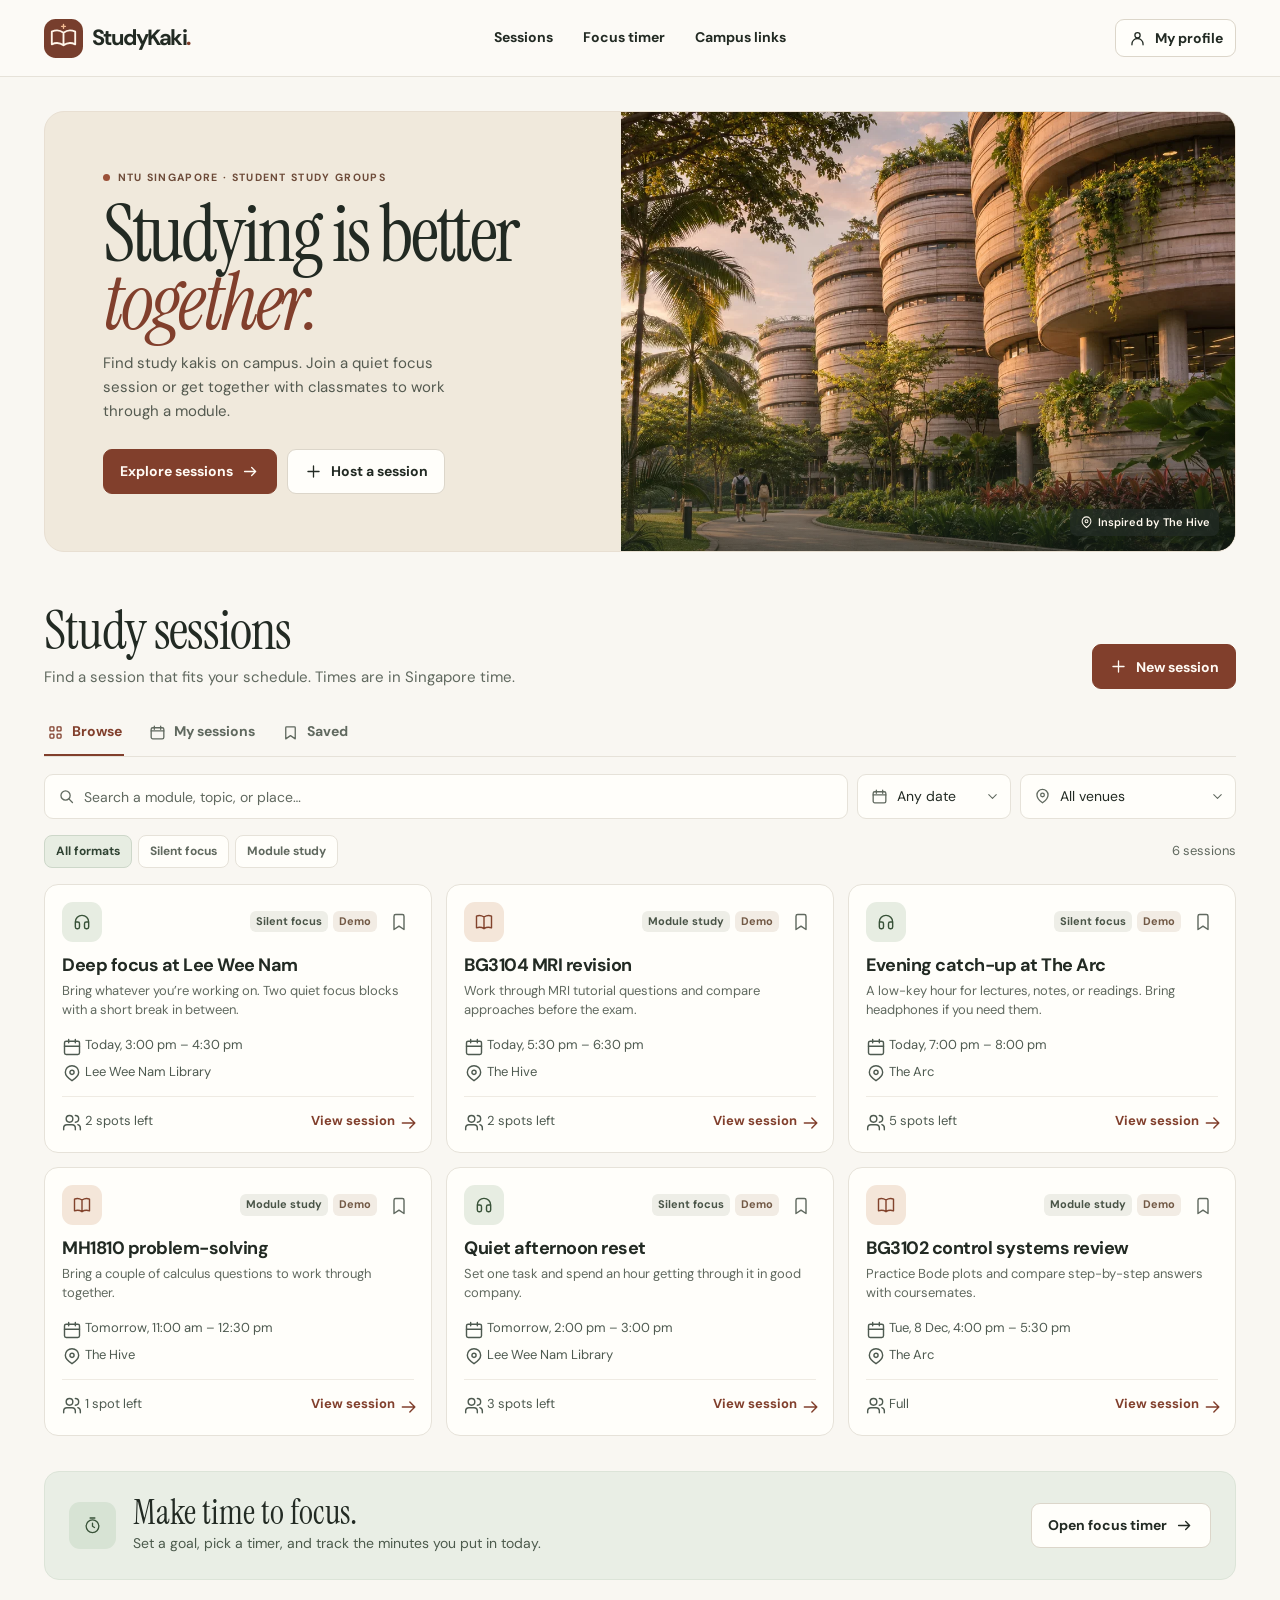
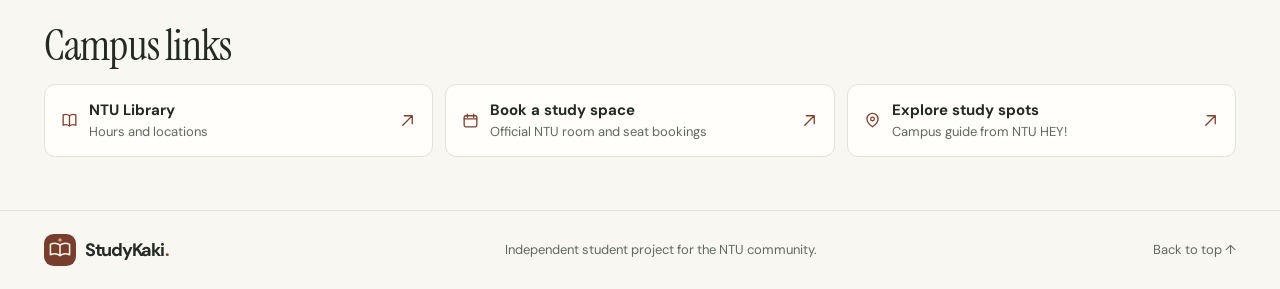
==== index.html @ dbd33cda "Build StudyKaki campus study planner" ====
<!doctype html>
<html lang="en">
<head>
  <meta charset="utf-8">
  <meta name="viewport" content="width=device-width, initial-scale=1">
  <meta name="description" content="Find your next study session at NTU. Browse campus meetups, plan a study group, or start a focus timer.">
  <meta name="theme-color" content="#f9f7f2">
  <title>StudyKaki — Study together at NTU</title>
  <link rel="icon" href="./mark.svg" type="image/svg+xml">
  <link rel="preconnect" href="https://fonts.googleapis.com">
  <link rel="preconnect" href="https://fonts.gstatic.com" crossorigin>
  <link href="https://fonts.googleapis.com/css2?family=DM+Sans:wght@400;500;600;700&family=Instrument+Serif:ital@0;1&display=swap" rel="stylesheet">
  <link rel="stylesheet" href="./style.css">
  <script src="./app.js" defer></script>
  <script src="./focus.js" defer></script>
</head>
<body>
  <svg class="symbols" xmlns="http://www.w3.org/2000/svg" aria-hidden="true">
    <symbol id="i-arrow" viewBox="0 0 24 24"><path d="M4.5 12h14m-5-5 5 5-5 5"/></symbol>
    <symbol id="i-up" viewBox="0 0 24 24"><path d="M6 18 18 6M8 6h10v10"/></symbol>
    <symbol id="i-plus" viewBox="0 0 24 24"><path d="M12 5v14M5 12h14"/></symbol>
    <symbol id="i-user" viewBox="0 0 24 24"><circle cx="12" cy="8" r="3.3"/><path d="M5 20v-1a7 7 0 0 1 14 0v1"/></symbol>
    <symbol id="i-clock" viewBox="0 0 24 24"><circle cx="12" cy="13" r="8"/><path d="M12 9v4l2.5 1.5M9 2.5h6"/></symbol>
    <symbol id="i-pin" viewBox="0 0 24 24"><path d="M19 10c0 5-7 10-7 10s-7-5-7-10a7 7 0 1 1 14 0Z"/><circle cx="12" cy="10" r="2.3"/></symbol>
    <symbol id="i-search" viewBox="0 0 24 24"><circle cx="10.8" cy="10.8" r="5.8"/><path d="m15 15 4.5 4.5"/></symbol>
    <symbol id="i-calendar" viewBox="0 0 24 24"><rect x="4" y="6" width="16" height="14" rx="2"/><path d="M8 4v4m8-4v4M4 10h16"/></symbol>
    <symbol id="i-bookmark" viewBox="0 0 24 24"><path d="M7 5h10a1 1 0 0 1 1 1v14l-6-4-6 4V6a1 1 0 0 1 1-1Z"/></symbol>
    <symbol id="i-close" viewBox="0 0 24 24"><path d="m6 6 12 12M18 6 6 18"/></symbol>
    <symbol id="i-book" viewBox="0 0 24 24"><path d="M12 6a8 8 0 0 0-8-1v13a8 8 0 0 1 8 1 8 8 0 0 1 8-1V5a8 8 0 0 0-8 1Zm0 0v13"/></symbol>
    <symbol id="i-grid" viewBox="0 0 24 24"><rect x="5" y="5" width="5" height="5" rx="1"/><rect x="14" y="5" width="5" height="5" rx="1"/><rect x="5" y="14" width="5" height="5" rx="1"/><rect x="14" y="14" width="5" height="5" rx="1"/></symbol>
    <symbol id="i-chevron" viewBox="0 0 24 24"><path d="m6 9 6 6 6-6"/></symbol>
  </svg>
  <a class="skip" href="#main">Skip to content</a>
  <header class="topbar">
    <div class="topbar-inner shell">
      <a class="brand" href="#" aria-label="StudyKaki home"><img src="./mark.svg" width="39" height="39" alt=""><span>StudyKaki<span class="brand-dot">.</span></span></a>
      <nav aria-label="Main navigation">
        <a href="#sessions">Sessions</a>
        <button type="button" data-open-focus>Focus timer</button>
        <a href="#campus">Campus links</a>
      </nav>
      <button id="open-profile" class="button button-profile" type="button"><svg class="icon"><use href="#i-user"/></svg><span id="profile-name">My profile</span></button>
    </div>
  </header>
  <main id="main" class="shell">
    <section class="hero" aria-labelledby="hero-title">
      <div class="hero-copy">
        <div class="hero-label"><span></span> NTU SINGAPORE · STUDENT STUDY GROUPS</div>
        <h1 id="hero-title">Studying is better<br><em>together.</em></h1>
        <p>Find study kakis on campus. Join a quiet focus session or get together with classmates to work through a module.</p>
        <div class="hero-actions">
          <a class="button button-primary" href="#sessions">Explore sessions <svg class="icon"><use href="#i-arrow"/></svg></a>
          <button class="button button-secondary" type="button" data-open-create><svg class="icon"><use href="#i-plus"/></svg> Host a session</button>
        </div>
      </div>
      <div class="hero-art" aria-hidden="true">
        <div class="hero-image"></div>
        <span class="photo-label"><svg class="icon"><use href="#i-pin"/></svg> Inspired by The Hive</span>
      </div>
    </section>
    <section class="directory" id="sessions" aria-labelledby="directory-title">
      <div class="section-heading">
        <div><h2 id="directory-title">Study sessions</h2><p>Find a session that fits your schedule. Times are in Singapore time.</p></div>
        <button id="open-create" class="button button-primary" type="button"><svg class="icon"><use href="#i-plus"/></svg> New session</button>
      </div>
      <div class="view-tabs" aria-label="Session lists">
        <button type="button" class="active" data-view="browse" aria-pressed="true"><svg class="icon"><use href="#i-grid"/></svg> Browse</button>
        <button type="button" data-view="mine" aria-pressed="false"><svg class="icon"><use href="#i-calendar"/></svg> My sessions</button>
        <button type="button" data-view="saved" aria-pressed="false"><svg class="icon"><use href="#i-bookmark"/></svg> Saved</button>
      </div>
      <div class="filters">
        <label class="search-field"><svg class="icon"><use href="#i-search"/></svg><span class="sr-only">Search sessions</span><input id="search" type="search" placeholder="Search a module, topic, or place…"></label>
        <label class="select-filter"><svg class="icon"><use href="#i-calendar"/></svg><span class="sr-only">Filter by date</span><select id="day-filter"><option value="all">Any date</option><option value="today">Today</option><option value="tomorrow">Tomorrow</option><option value="week">Next 7 days</option></select><svg class="icon chevron"><use href="#i-chevron"/></svg></label>
        <label class="select-filter"><svg class="icon"><use href="#i-pin"/></svg><span class="sr-only">Filter by venue</span><select id="venue-filter"><option value="all">All venues</option><option>Lee Wee Nam Library</option><option>The Hive</option><option>The Arc</option></select><svg class="icon chevron"><use href="#i-chevron"/></svg></label>
      </div>
      <div class="mode-row">
        <div class="mode-buttons" aria-label="Study format">
          <button type="button" class="active" data-mode="all" aria-pressed="true">All formats</button>
          <button type="button" data-mode="silent" aria-pressed="false">Silent focus</button>
          <button type="button" data-mode="module" aria-pressed="false">Module study</button>
        </div>
        <p id="result-count" aria-live="polite"></p>
      </div>
      <div id="session-grid" class="session-grid"></div>
      <noscript><p>Enable JavaScript to browse and create sessions.</p></noscript>
    </section>
    <section class="focus-banner" aria-labelledby="focus-heading">
      <div class="feature-icon"><svg class="icon"><use href="#i-clock"/></svg></div>
      <div><h2 id="focus-heading">Make time to focus.</h2><p>Set a goal, pick a timer, and track the minutes you put in today.</p></div>
      <button class="button button-secondary" type="button" data-open-focus>Open focus timer <svg class="icon"><use href="#i-arrow"/></svg></button>
    </section>
    <section class="campus" id="campus" aria-labelledby="campus-title">
      <h2 id="campus-title">Campus links</h2>
      <div class="campus-grid">
        <a href="https://www.ntu.edu.sg/education/libraries" target="_blank" rel="noopener"><svg class="icon"><use href="#i-book"/></svg><span><strong>NTU Library</strong><small>Hours and locations</small></span><svg class="icon"><use href="#i-up"/></svg></a>
        <a href="https://libfaq.ntu.edu.sg/faq/267267" target="_blank" rel="noopener"><svg class="icon"><use href="#i-calendar"/></svg><span><strong>Book a study space</strong><small>Official NTU room and seat bookings</small></span><svg class="icon"><use href="#i-up"/></svg></a>
        <a href="https://www.ntu.edu.sg/hey/search-stories/detail/6-study-nooks-you%27ll-love-%28freshmen--take-note%29" target="_blank" rel="noopener"><svg class="icon"><use href="#i-pin"/></svg><span><strong>Explore study spots</strong><small>Campus guide from NTU HEY!</small></span><svg class="icon"><use href="#i-up"/></svg></a>
      </div>
    </section>
  </main>
  <footer class="footer">
    <div class="shell footer-inner"><a class="brand" href="#"><img src="./mark.svg" width="32" height="32" alt="">StudyKaki<span class="brand-dot">.</span></a><p>Independent student project for the NTU community.</p><a href="#main">Back to top ↑</a></div>
  </footer>
  <dialog id="create-dialog" aria-labelledby="create-title">
    <div class="dialog-inner">
      <div class="dialog-head"><h2 id="create-title">Host a study session</h2><button type="button" data-close-dialog class="icon-button" aria-label="Close"><svg class="icon"><use href="#i-close"/></svg></button></div>
      <p class="dialog-intro">Pick a time and place, then share the session link with your study kakis.</p>
      <form id="create-form" class="form-grid">
        <label class="full">Session title<input name="title" maxlength="72" required autofocus placeholder="e.g. BG3104 MRI revision"></label>
        <label>Study format<select name="mode"><option value="silent">Silent focus</option><option value="module">Module study</option></select></label>
        <label>Module code <small>(optional)</small><input name="module" maxlength="24" placeholder="e.g. BG3104"></label>
        <label class="full">Venue<input name="venue" list="ntu-venues" maxlength="80" required placeholder="e.g. The Hive"><datalist id="ntu-venues"><option value="Lee Wee Nam Library"><option value="The Hive"><option value="The Arc"></datalist></label>
        <label>Date (SGT)<input type="date" name="date" required></label>
        <label>Start time (SGT)<input type="time" name="time" required></label>
        <label>Duration<select name="duration"><option value="25">25 min</option><option value="50">50 min</option><option value="60" selected>1 hr</option><option value="75">75 min</option><option value="90">1 hr 30 min</option><option value="120">2 hr</option></select></label>
        <label>Group size, including host<input name="capacity" type="number" min="2" max="30" value="4" required></label>
        <label class="full">Session notes <small>(optional)</small><textarea name="notes" rows="3" maxlength="360" placeholder="What are you working on? Where should people meet?"></textarea></label>
        <p class="form-help full">Anyone with your link can read the session details and notes. Your profile stays on this browser.</p>
        <p id="create-error" class="form-error full" role="alert" hidden></p>
        <div class="form-actions full"><button class="button button-secondary" type="button" data-close-dialog>Cancel</button><button class="button button-primary" type="submit">Create session <svg class="icon"><use href="#i-arrow"/></svg></button></div>
      </form>
    </div>
  </dialog>
  <dialog id="detail-dialog" aria-labelledby="detail-title">
    <div class="dialog-inner detail-inner"><button type="button" data-close-dialog class="icon-button detail-close" aria-label="Close"><svg class="icon"><use href="#i-close"/></svg></button><div id="detail-content"></div></div>
  </dialog>
  <dialog id="profile-dialog" aria-labelledby="profile-title">
    <div class="dialog-inner">
      <div class="dialog-head"><h2 id="profile-title">My profile</h2><button type="button" data-close-dialog class="icon-button" aria-label="Close"><svg class="icon"><use href="#i-close"/></svg></button></div>
      <p class="dialog-intro">Your profile is saved in this browser.</p>
      <form id="profile-form" class="form-grid">
        <label class="full">Name<input name="name" maxlength="60" required autocomplete="name" placeholder="Your name" autofocus></label>
        <label class="full">School or major<input name="school" maxlength="90" required placeholder="e.g. Biomedical Engineering"></label>
        <label>Year<select name="year" required><option value="">Select year</option><option value="1">Year 1</option><option value="2">Year 2</option><option value="3">Year 3</option><option value="4">Year 4</option><option value="5+">Year 5+</option><option value="postgraduate">Postgraduate</option><option value="exchange">Exchange</option></select></label>
        <label>Nickname <small>(optional)</small><input name="nickname" maxlength="32" placeholder="What friends call you"></label>
        <div class="form-actions full"><button class="button button-secondary" type="button" data-close-dialog>Cancel</button><button class="button button-primary" type="submit">Save profile</button></div>
      </form>
    </div>
  </dialog>
  <dialog id="focus-dialog" aria-labelledby="focus-title">
    <div class="dialog-inner">
      <div class="dialog-head"><h2 id="focus-title">Focus timer</h2><button type="button" data-close-dialog class="icon-button" aria-label="Close"><svg class="icon"><use href="#i-close"/></svg></button></div>
      <div class="timer-modes" aria-label="Timer mode"><button type="button" data-timer-mode="focus" aria-pressed="true">Focus</button><button type="button" data-timer-mode="break" aria-pressed="false">5-min break</button></div>
      <div id="timer-display" class="timer-display" role="timer" aria-label="Time remaining">25:00</div>
      <div class="timer-presets" aria-label="Focus duration"><button type="button" data-focus-minutes="25" aria-pressed="true">25m</button><button type="button" data-focus-minutes="50" aria-pressed="false">50m</button><button type="button" data-focus-minutes="75" aria-pressed="false">75m</button></div>
      <label class="goal-label">What will you work on?<input id="focus-goal" maxlength="140" placeholder="e.g. Finish the Week 8 tutorial"></label>
      <div class="timer-actions"><button class="button button-primary" id="timer-toggle" type="button">Start</button><button class="button button-secondary" id="timer-reset" type="button">Reset</button></div>
      <p id="focus-summary" class="focus-summary"></p><p id="timer-status" class="sr-only" role="status"></p>
      <div class="focus-tasks">
        <h3>Study checklist</h3>
        <form id="focus-task-form">
          <label class="sr-only" for="focus-task-input">New study task</label>
          <input id="focus-task-input" maxlength="100" placeholder="Add a task" required>
          <button class="button button-secondary" type="submit">Add task</button>
        </form>
        <ul id="focus-task-list" aria-label="Study checklist"></ul>
      </div>
    </div>
  </dialog>
  <div id="app-toast" class="toast" role="status" hidden></div>
</body>
</html>
---- style.css ----
:root {
  color-scheme: light;
  --paper: #f9f7f2;
  --white: #fffefa;
  --ink: #222a23;
  --muted: #60695f;
  --line: #e6e2d9;
  --rust: #813f2c;
  --rust-hover: #683122;
  --sage: #e7ede2;
  --serif: "Instrument Serif", Georgia, serif;
  --sans: "DM Sans", system-ui, sans-serif;
}
* { box-sizing: border-box; }
html { scroll-behavior: smooth; }
body { margin: 0; background: var(--paper); color: var(--ink); font: 15px/1.55 var(--sans); }
a { color: inherit; text-decoration: none; }
button, input, select, textarea { font: inherit; color: inherit; }
button { cursor: pointer; }
button:disabled { cursor: default; opacity: .55; }
button, a, input, textarea, select { -webkit-tap-highlight-color: transparent; }
:focus-visible { outline: 2px solid var(--rust); outline-offset: 4px; }
button { border: 0; background: none; }
h1, h2, h3, p { margin: 0; }
[hidden] { display: none !important; }
.symbols { position: absolute; width: 0; height: 0; overflow: hidden; }
.icon { width: 19px; height: 19px; flex: none; fill: none; stroke: currentColor; stroke-width: 1.65; stroke-linecap: round; stroke-linejoin: round; vertical-align: middle; }
.sr-only, .skip:not(:focus) { position: absolute; width: 1px; height: 1px; overflow: hidden; clip-path: inset(50%); white-space: nowrap; }
.skip:focus { position: fixed; top: 8px; left: 8px; z-index: 5; padding: 12px; background: white; }
.shell { width: min(1192px, calc(100% - 88px)); margin-inline: auto; }
.topbar { border-bottom: 1px solid var(--line); background: #fcfaf6; }
.topbar-inner { display: grid; grid-template-columns: 1fr auto 1fr; align-items: center; min-height: 76px; gap: 28px; }
.brand { display: inline-flex; align-items: center; gap: 9px; justify-self: start; font-weight: 700; font-size: 22px; line-height: 1; letter-spacing: -.07em; white-space: nowrap; }
.brand img { display: block; }
.brand-dot { color: var(--rust); }
.topbar nav { display: flex; align-items: center; gap: 30px; font-size: 14px; font-weight: 700; }
.topbar nav button { padding: 0; }
.topbar nav a:hover, .topbar nav button:hover, .footer a:hover { color: var(--rust); }
.button { min-height: 45px; display: inline-flex; align-items: center; justify-content: center; gap: 8px; padding: 10px 16px; border: 1px solid transparent; border-radius: 9px; font-size: 14px; line-height: 1.2; font-weight: 700; transition: background .18s, color .18s, border-color .18s; }
.button-primary { background: var(--rust); color: #fffaf4; border-color: var(--rust); }
.button-primary:hover:not(:disabled) { background: var(--rust-hover); border-color: var(--rust-hover); }
.button-secondary, .button-profile { background: var(--white); border-color: #dcd6ca; }
.button-secondary:hover, .button-profile:hover { background: #f1ebe0; border-color: #c9bcab; }
.button-profile { justify-self: end; min-height: 38px; min-width: 0; max-width: 100%; padding: 8px 12px; }
.button-profile span { overflow: hidden; text-overflow: ellipsis; white-space: nowrap; }
.hero { display: grid; grid-template-columns: 1fr 1.067fr; min-height: 417px; margin-top: 34px; border: 1px solid #e8dfd2; border-radius: 20px; overflow: hidden; background: #f0e9dc; }
.hero-copy { padding: clamp(30px, 4.5vw, 64px); display: flex; justify-content: center; align-items: flex-start; flex-direction: column; }
.hero-label { display: inline-flex; align-items: center; gap: 8px; color: #6d4b39; font-weight: 700; font-size: 10.5px; letter-spacing: .125em; }
.hero-label span { width: 7px; height: 7px; border-radius: 50%; background: #9b5138; }
.hero h1 { margin: 14px 0 14px; font: 400 clamp(56px, 6.15vw, 96px)/.87 var(--serif); letter-spacing: -.035em; }
.hero h1 em { color: var(--rust); font-weight: 400; }
.hero p { max-width: 355px; color: #545a50; font-size: 15px; line-height: 1.6; }
.hero-actions { display: flex; flex-wrap: wrap; gap: 10px; margin-top: 26px; }
.hero-art { position: relative; min-width: 0; isolation: isolate; background: #777662; }
.hero-image { position: absolute; inset: 0; background: url("./hive.webp") center 55% / cover no-repeat; }
.hero-art::after { content: ""; position: absolute; inset: 60% 0 0; background: linear-gradient(transparent, #192a2180); z-index: 0; }
.photo-label { display: flex; align-items: center; gap: 4px; position: absolute; right: 16px; bottom: 15px; z-index: 1; border-radius: 7px; background: #222b24c9; color: #fff9ef; padding: 5px 9px; font-size: 11px; font-weight: 600; }
.photo-label .icon { width: 15px; height: 15px; }
.directory { padding-top: 53px; scroll-margin-top: 18px; }
.section-heading { display: flex; justify-content: space-between; align-items: end; gap: 18px; margin-bottom: 24px; }
.section-heading h2, .campus > h2 { font: 400 clamp(37px, 4.2vw, 58px)/1 var(--serif); letter-spacing: -.02em; }
.section-heading p { color: var(--muted); margin-top: 7px; }
.view-tabs { display: flex; gap: 22px; border-bottom: 1px solid var(--line); margin-bottom: 17px; }
.view-tabs button { display: flex; align-items: center; gap: 7px; padding: 8px 2px 11px; border-bottom: 2px solid transparent; color: var(--muted); font-size: 14px; font-weight: 700; }
.view-tabs button[aria-pressed="true"] { color: var(--rust); border-bottom-color: var(--rust); }
.filters { display: grid; grid-template-columns: 1fr auto auto; gap: 9px; }
.search-field, .select-filter { display: flex; align-items: center; position: relative; gap: 8px; min-width: 0; min-height: 45px; padding: 0 12px; border: 1px solid var(--line); border-radius: 9px; background: var(--white); color: var(--muted); }
.search-field:focus-within, .select-filter:focus-within { outline: 2px solid var(--rust); outline-offset: 2px; }
.search-field input, .select-filter select { min-width: 0; width: 100%; height: 43px; padding: 0; border: 0; background: none; appearance: none; color: var(--ink); font-size: 14px; outline: 0; }
.search-field input::placeholder { color: var(--muted); opacity: 1; }
.select-filter select { cursor: pointer; padding-right: 24px; }
.select-filter .chevron { position: absolute; right: 10px; pointer-events: none; width: 15px; }
.mode-row { display: flex; align-items: center; justify-content: space-between; gap: 15px; margin: 16px 0; }
.mode-buttons { display: flex; flex-wrap: wrap; gap: 6px; }
.mode-buttons button, .timer-presets button, .timer-modes button { padding: 6px 11px; border: 1px solid var(--line); border-radius: 8px; font-weight: 700; font-size: 12px; color: var(--muted); background: var(--white); }
.mode-buttons button[aria-pressed="true"], .timer-modes button[aria-pressed="true"], .timer-presets button[aria-pressed="true"] { background: var(--sage); border-color: #cdd7c9; color: #304333; }
#result-count { color: var(--muted); font-size: 13px; white-space: nowrap; }
.session-grid { display: grid; grid-template-columns: repeat(3, minmax(0, 1fr)); gap: 14px; }
.study-card { min-width: 0; display: flex; flex-direction: column; background: var(--white); border: 1px solid var(--line); border-radius: 14px; padding: 17px; transition: transform .18s, box-shadow .18s, border-color .18s; }
.study-card:hover { transform: translateY(-2px); border-color: #d4c8ba; box-shadow: 0 8px 26px #3027150b; }
.card-top, .card-badges, .card-footer, .card-capacity, .card-meta-row, .card-open { display: flex; align-items: center; }
.card-top, .card-footer { justify-content: space-between; gap: 8px; }
.card-icon, .feature-icon { width: 40px; height: 40px; border-radius: 11px; display: grid; place-items: center; flex: none; background: var(--sage); color: #385238; }
svg.card-icon { padding: 10px; }
.study-card[data-mode="module"] .card-icon { background: #f4e6d9; color: #82432c; }
.card-badges { gap: 5px; flex-wrap: wrap; justify-content: flex-end; }
.card-mode, .card-demo, .detail-kicker { font-size: 11px; line-height: 1.2; font-weight: 700; border-radius: 6px; padding: 4px 6px; background: #eeeee7; color: #495447; }
.card-demo { background: #f2ece4; color: #725945; }
.icon-button, .card-save, .card-share { display: inline-grid; place-items: center; padding: 0; width: 32px; height: 32px; flex: none; border-radius: 8px; color: var(--muted); }
.icon-button:hover, .card-save:hover, .card-share:hover { background: #f0ece3; color: var(--rust); }
.card-save[aria-pressed="true"] { color: var(--rust); background: #f4e8dd; }
.card-save[aria-pressed="true"] svg { fill: #d5a786; }
.card-title { margin: 12px 0 4px; font-size: 18px; font-weight: 700; letter-spacing: -.027em; overflow-wrap: anywhere; line-height: 1.27; }
.card-description { display: -webkit-box; -webkit-line-clamp: 2; -webkit-box-orient: vertical; overflow: hidden; min-height: 42px; color: var(--muted); font-size: 13px; line-height: 1.5; overflow-wrap: anywhere; }
.card-meta { display: grid; gap: 7px; margin: 12px 0 14px; }
.card-meta-row, .card-capacity { gap: 7px; font-size: 13px; color: #4e5a50; overflow-wrap: anywhere; }
.card-meta-row .icon, .card-capacity .icon { height: 16px; width: 16px; }
.card-footer { margin-top: auto; padding-top: 10px; border-top: 1px solid #efebe3; }
.card-open { gap: 4px; padding: 4px 0; white-space: nowrap; font-size: 13px; font-weight: 700; color: var(--rust); }
.card-open .icon { height: 15px; width: 15px; }
.card-open:hover { text-decoration: underline; }
.session-grid > :only-child:not(.study-card) { grid-column: 1 / -1; padding: 32px 20px; text-align: center; border: 1px dashed #d8cfc2; border-radius: 12px; color: var(--muted); }
.focus-banner { display: flex; align-items: center; gap: 17px; margin: 35px 0 44px; padding: 24px; border: 1px solid #dce4d8; border-radius: 15px; background: #e9eee5; }
.focus-banner p { color: #4c5a4c; font-size: 14px; }
.focus-banner h2 { margin-bottom: 3px; font: 400 34px/1 var(--serif); }
.focus-banner .feature-icon { width: 47px; height: 47px; background: #d7e3d4; }
.focus-banner > button { margin-left: auto; }
.campus { padding-bottom: 53px; scroll-margin-top: 22px; }
.campus > h2 { margin-bottom: 17px; font-size: 43px; }
.campus-grid { display: grid; grid-template-columns: repeat(3, minmax(0, 1fr)); gap: 12px; }
.campus-grid a { display: flex; align-items: center; gap: 10px; padding: 14px 15px; background: var(--white); border: 1px solid var(--line); border-radius: 11px; }
.campus-grid a:hover { background: #f1ebe0; }
.campus-grid span { flex: 1; }
.campus-grid strong, .campus-grid small { display: block; }
.campus-grid small, .footer { color: var(--muted); font-size: 13px; }
.campus-grid .icon { color: var(--rust); }
.footer { border-top: 1px solid var(--line); }
.footer-inner { min-height: 78px; display: flex; justify-content: space-between; align-items: center; gap: 18px; }
.footer .brand { color: var(--ink); font-size: 18px; }
.footer .brand-dot { margin-left: -8px; }
dialog { width: min(540px, calc(100% - 28px)); max-height: min(90dvh, 840px); margin: auto; padding: 0; border: 1px solid #d8cfc2; border-radius: 16px; background: var(--white); color: var(--ink); box-shadow: 0 20px 80px #23150d38; overscroll-behavior: contain; }
dialog::backdrop { background: #242b256f; backdrop-filter: blur(3px); }
.dialog-inner { position: relative; padding: 24px; }
.dialog-head { display: flex; align-items: center; justify-content: space-between; gap: 10px; }
.dialog-head h2, .detail-header h2 { font: 400 41px/.98 var(--serif); letter-spacing: -.02em; }
.dialog-intro, .detail-description { margin: 9px 0 17px; color: var(--muted); }
.form-grid { display: grid; grid-template-columns: 1fr 1fr; gap: 12px; }
.form-grid .full { grid-column: 1 / -1; }
.form-grid label, .goal-label { min-width: 0; display: block; color: var(--ink); font-weight: 700; font-size: 13px; }
.form-grid label small { color: var(--muted); font-weight: 500; }
.form-grid input, .form-grid select, .form-grid textarea, .goal-label input { display: block; width: 100%; min-width: 0; min-height: 41px; margin-top: 4px; padding: 8px 10px; border: 1px solid #d9d3c8; border-radius: 7px; background: #fff; color: var(--ink); font-size: 14px; font-weight: 500; }
.form-grid textarea { resize: vertical; }
.form-help, .form-error, .detail-note, .focus-summary { color: var(--muted); font-size: 13px; }
.form-error { color: #a23327; }
.form-actions, .detail-actions, .timer-actions { display: flex; gap: 8px; flex-wrap: wrap; justify-content: flex-end; margin-top: 5px; }
.detail-close { position: absolute; top: 17px; right: 17px; }
.detail-header { padding-right: 25px; }
.detail-kicker { display: inline-block; margin-bottom: 10px; }
.detail-header h2, .detail-description, .detail-meta dd { overflow-wrap: anywhere; }
.detail-meta { display: grid; grid-template-columns: auto 1fr; gap: 7px 15px; padding: 13px 0; margin: 8px 0; border-block: 1px solid var(--line); font-size: 14px; }
.detail-meta-row { display: contents; }
.detail-meta dt { font-weight: 700; }
.detail-meta dd { margin: 0; color: var(--muted); }
.detail-note { margin: 12px 0; }
.detail-actions { margin-top: 16px; }
.timer-modes, .timer-presets { display: flex; justify-content: center; gap: 8px; margin-top: 16px; }
.timer-display { text-align: center; color: var(--rust); font: 400 clamp(58px, 11vw, 103px)/1.07 var(--serif); font-variant-numeric: tabular-nums; margin-top: 12px; }
.timer-presets { margin: 1px 0 17px; }
.timer-actions { justify-content: center; margin-top: 14px; }
.timer-actions button { min-width: 94px; }
.focus-summary { text-align: center; margin-top: 14px; }
.focus-tasks { border-top: 1px solid var(--line); margin-top: 16px; padding-top: 13px; }
.focus-tasks h3 { font-size: 14px; }
#focus-task-form { display: flex; gap: 8px; margin-top: 7px; }
#focus-task-input { flex: 1; min-width: 0; border: 1px solid #d9d3c8; border-radius: 7px; padding: 7px 9px; font-size: 14px; }
#focus-task-form button { min-height: 38px; }
#focus-task-list { list-style: none; margin: 8px 0 0; padding: 0; }
#focus-task-list:empty { display: none; }
#focus-task-list li { display: flex; justify-content: space-between; align-items: center; gap: 10px; padding: 6px 0; border-bottom: 1px solid var(--line); }
#focus-task-list label { display: flex; align-items: baseline; gap: 7px; overflow-wrap: anywhere; }
#focus-task-list input:checked + span { text-decoration: line-through; color: var(--muted); }
#focus-task-list button { flex: none; color: var(--rust); text-decoration: underline; font-size: 12px; padding: 5px; }
.toast { position: fixed; right: 18px; bottom: 18px; z-index: 3; max-width: min(420px, calc(100% - 36px)); padding: 11px 16px; border-radius: 9px; background: #273a2c; color: white; font-size: 14px; box-shadow: 0 5px 14px #0002; }
@media (max-width: 1010px) {
  .shell { width: calc(100% - 56px); }
  .hero { min-height: 375px; }
  .hero-copy { padding: 32px; }
}
@media (max-width: 820px) {
  .session-grid { grid-template-columns: repeat(2, minmax(0, 1fr)); }
  .topbar nav { gap: 15px; }
  .hero h1 { font-size: clamp(53px, 8vw, 76px); }
  .campus-grid { grid-template-columns: 1fr; }
}
@media (max-width: 610px) {
  .shell { width: calc(100% - 28px); }
  .topbar-inner { grid-template-columns: 1fr auto; min-height: 64px; gap: 4px 10px; padding: 8px 0; }
  .topbar nav { grid-row: 2; grid-column: 1 / -1; justify-content: center; align-items: center; gap: 22px; padding: 6px 0 2px; font-size: 13px; }
  .button-profile { grid-row: 1; grid-column: 2; max-width: min(42vw, 180px); }
  .hero { grid-template-columns: 1fr; margin-top: 18px; }
  .hero-copy { padding: 29px 21px; }
  .hero h1 { font-size: clamp(50px, 11.5vw, 72px); }
  .hero-art { min-height: 220px; }
  .hero-actions .button { padding-inline: 11px; font-size: 13px; }
  .directory { padding-top: 31px; }
  .section-heading { align-items: start; margin-bottom: 15px; gap: 10px; }
  .section-heading .button { flex: none; min-height: 39px; padding: 8px 9px; font-size: 12px; }
  .section-heading p { font-size: 13px; }
  .filters { grid-template-columns: 1fr 1fr; }
  .search-field { grid-column: 1 / -1; }
  .mode-row { gap: 5px; margin: 12px 0; }
  .mode-buttons { gap: 4px; }
  .mode-buttons button { padding-inline: 6px; font-size: 11.5px; }
  #result-count { font-size: 11.5px; }
  .session-grid { grid-template-columns: minmax(0, 1fr); gap: 9px; }
  .focus-banner { display: grid; grid-template-columns: auto 1fr; gap: 10px; padding: 15px; }
  .focus-banner > button { grid-column: 2; margin: 0; justify-self: start; }
  .footer-inner { padding: 15px 0; flex-wrap: wrap; gap: 10px; }
  .footer-inner p { order: 3; width: 100%; }
  .dialog-inner { padding: 17px; }
}
@media (prefers-reduced-motion: reduce) {
  *, *::before, *::after { scroll-behavior: auto !important; transition: none !important; }
}
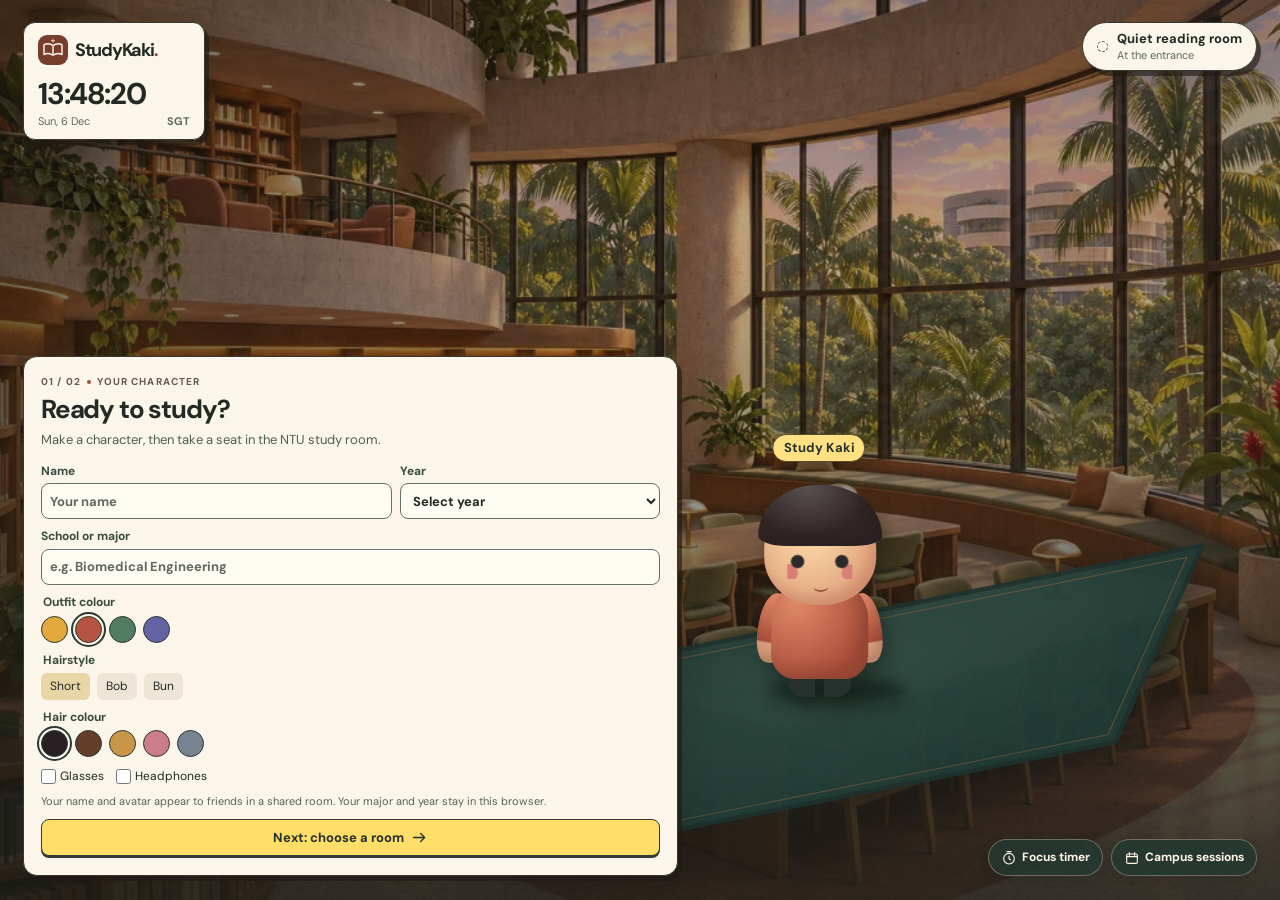
==== commit c41cc93c: "Open StudyKaki directly in the virtual NTU study room" ====
--- a/index.html
+++ b/index.html
@@ -3,18 +3,21 @@
 <head>
   <meta charset="utf-8">
   <meta name="viewport" content="width=device-width, initial-scale=1">
-  <meta name="description" content="Find your next study session at NTU. Browse campus meetups, plan a study group, or start a focus timer.">
-  <meta name="theme-color" content="#f9f7f2">
-  <title>StudyKaki — Study together at NTU</title>
+  <meta name="description" content="An online reading room for NTU students. Choose a character, take a seat, and study alongside friends.">
+  <meta name="theme-color" content="#263a32">
+  <title>StudyKaki · NTU Study Room</title>
   <link rel="icon" href="./mark.svg" type="image/svg+xml">
   <link rel="preconnect" href="https://fonts.googleapis.com">
   <link rel="preconnect" href="https://fonts.gstatic.com" crossorigin>
   <link href="https://fonts.googleapis.com/css2?family=DM+Sans:wght@400;500;600;700&family=Instrument+Serif:ital@0;1&display=swap" rel="stylesheet">
   <link rel="stylesheet" href="./style.css">
-  <script src="./app.js" defer></script>
+  <link rel="stylesheet" href="./scene.css">
+  <script src="./room-connect.js" defer></script>
+  <script src="./rooms.js" defer></script>
   <script src="./focus.js" defer></script>
+  <script src="./scene.js" defer></script>
 </head>
-<body>
+<body class="room-app" data-room-phase="profile" data-scene-room="quiet">
   <svg class="symbols" xmlns="http://www.w3.org/2000/svg" aria-hidden="true">
     <symbol id="i-arrow" viewBox="0 0 24 24"><path d="M4.5 12h14m-5-5 5 5-5 5"/></symbol>
     <symbol id="i-up" viewBox="0 0 24 24"><path d="M6 18 18 6M8 6h10v10"/></symbol>
@@ -30,122 +33,131 @@
     <symbol id="i-grid" viewBox="0 0 24 24"><rect x="5" y="5" width="5" height="5" rx="1"/><rect x="14" y="5" width="5" height="5" rx="1"/><rect x="5" y="14" width="5" height="5" rx="1"/><rect x="14" y="14" width="5" height="5" rx="1"/></symbol>
     <symbol id="i-chevron" viewBox="0 0 24 24"><path d="m6 9 6 6 6-6"/></symbol>
   </svg>
-  <a class="skip" href="#main">Skip to content</a>
-  <header class="topbar">
-    <div class="topbar-inner shell">
-      <a class="brand" href="#" aria-label="StudyKaki home"><img src="./mark.svg" width="39" height="39" alt=""><span>StudyKaki<span class="brand-dot">.</span></span></a>
-      <nav aria-label="Main navigation">
-        <a href="#sessions">Sessions</a>
-        <button type="button" data-open-focus>Focus timer</button>
-        <a href="#campus">Campus links</a>
-      </nav>
-      <button id="open-profile" class="button button-profile" type="button"><svg class="icon"><use href="#i-user"/></svg><span id="profile-name">My profile</span></button>
+  <main class="study-scene" aria-label="StudyKaki virtual library">
+    <div class="scene-wall" aria-hidden="true"></div>
+    <div class="scene-vignette" aria-hidden="true"></div>
+    <div class="scene-rug" aria-hidden="true"></div>
+
+    <header class="room-clock">
+      <a class="brand" href="./" title="StudyKaki entrance"><img src="./mark.svg" width="30" height="30" alt=""><span>StudyKaki<span class="brand-dot">.</span></span></a>
+      <time id="scene-time" aria-label="Singapore time">--:--:--</time>
+      <div class="scene-date"><span id="scene-date">Singapore time</span><span>SGT</span></div>
+    </header>
+
+    <aside class="scene-location" aria-label="Current room">
+      <span class="location-dot"></span>
+      <div><strong id="scene-location-name">Quiet reading room</strong><small id="scene-location-status">At the entrance</small></div>
+    </aside>
+
+    <div id="scene-character" class="scene-character" aria-hidden="true">
+      <span id="scene-avatar-name" class="scene-name">Study Kaki</span>
+      <div id="scene-avatar" class="kaki-avatar" data-avatar="gold" data-hair="dark" data-hair-style="short">
+        <span class="avatar-shadow"></span>
+        <span class="avatar-feet"></span>
+        <span class="avatar-body"></span>
+        <span class="avatar-arms"></span>
+        <span class="avatar-face"></span>
+        <span class="avatar-hair"></span>
+        <span class="avatar-glasses"></span>
+        <span class="avatar-headphones"></span>
+      </div>
     </div>
-  </header>
-  <main id="main" class="shell">
-    <section class="hero" aria-labelledby="hero-title">
-      <div class="hero-copy">
-        <div class="hero-label"><span></span> NTU SINGAPORE · STUDENT STUDY GROUPS</div>
-        <h1 id="hero-title">Studying is better<br><em>together.</em></h1>
-        <p>Find study kakis on campus. Join a quiet focus session or get together with classmates to work through a module.</p>
-        <div class="hero-actions">
-          <a class="button button-primary" href="#sessions">Explore sessions <svg class="icon"><use href="#i-arrow"/></svg></a>
-          <button class="button button-secondary" type="button" data-open-create><svg class="icon"><use href="#i-plus"/></svg> Host a session</button>
+
+    <div class="scene-hotspots" aria-label="Move your character">
+      <button type="button" data-seat="window" class="scene-seat scene-seat-window">Window seat</button>
+      <button type="button" data-seat="table" class="scene-seat scene-seat-table">Study table</button>
+      <button type="button" data-seat="rug" class="scene-seat scene-seat-rug">Entrance</button>
+    </div>
+
+    <section id="room-dialog" class="room-panel" aria-label="Study room">
+      <div id="room-entry">
+        <form id="room-form">
+          <div id="room-profile-step">
+            <p class="step-label">01 / 02 <span></span> YOUR CHARACTER</p>
+            <h1 id="room-title">Ready to study?</h1>
+            <p class="room-intro">Make a character, then take a seat in the NTU study room.</p>
+            <div class="profile-fields">
+              <label>Name<input name="name" maxlength="28" required placeholder="Your name" autocomplete="off"></label>
+              <label>Year<select name="year" required><option value="">Select year</option><option value="1">Year 1</option><option value="2">Year 2</option><option value="3">Year 3</option><option value="4">Year 4</option><option value="5+">Year 5+</option><option value="postgraduate">Postgraduate</option><option value="exchange">Exchange</option></select></label>
+              <label class="profile-full">School or major<input name="school" maxlength="90" required placeholder="e.g. Biomedical Engineering"></label>
+            </div>
+            <fieldset class="avatar-options">
+              <legend>Outfit colour</legend>
+              <label title="Gold"><input type="radio" name="avatar" value="gold" checked aria-label="Gold"><span class="swatch swatch-gold"></span></label>
+              <label title="Terracotta"><input type="radio" name="avatar" value="terracotta" aria-label="Terracotta"><span class="swatch swatch-terracotta"></span></label>
+              <label title="Sage"><input type="radio" name="avatar" value="sage" aria-label="Sage"><span class="swatch swatch-sage"></span></label>
+              <label title="Indigo"><input type="radio" name="avatar" value="indigo" aria-label="Indigo"><span class="swatch swatch-indigo"></span></label>
+            </fieldset>
+            <fieldset class="avatar-options hair-styles">
+              <legend>Hairstyle</legend>
+              <label><input type="radio" name="hairStyle" value="short" checked><span>Short</span></label>
+              <label><input type="radio" name="hairStyle" value="bob"><span>Bob</span></label>
+              <label><input type="radio" name="hairStyle" value="bun"><span>Bun</span></label>
+            </fieldset>
+            <fieldset class="avatar-options">
+              <legend>Hair colour</legend>
+              <label title="Dark"><input type="radio" name="hair" value="dark" checked aria-label="Dark"><span class="swatch swatch-dark"></span></label>
+              <label title="Brown"><input type="radio" name="hair" value="brown" aria-label="Brown"><span class="swatch swatch-brown"></span></label>
+              <label title="Blond"><input type="radio" name="hair" value="blond" aria-label="Blond"><span class="swatch swatch-blond"></span></label>
+              <label title="Rose"><input type="radio" name="hair" value="rose" aria-label="Rose"><span class="swatch swatch-rose"></span></label>
+              <label title="Slate"><input type="radio" name="hair" value="slate" aria-label="Slate"><span class="swatch swatch-slate"></span></label>
+            </fieldset>
+            <div class="accessories"><label><input type="checkbox" name="glasses"> Glasses</label><label><input type="checkbox" name="headphones"> Headphones</label></div>
+            <span id="room-avatar-preview" hidden aria-hidden="true"></span>
+            <p class="private-note">Your name and avatar appear to friends in a shared room. Your major and year stay in this browser.</p>
+            <button type="button" class="game-button game-primary" data-room-next>Next: choose a room <svg class="icon"><use href="#i-arrow"/></svg></button>
+          </div>
+          <div id="room-choice-step" hidden>
+            <p class="step-label">02 / 02 <span></span> PICK A ROOM</p>
+            <h2>Where to?</h2>
+            <p id="room-invite-notice" class="room-notice" hidden></p>
+            <p class="room-intro">Pick a place to focus. You can copy an invite once you're inside.</p>
+            <label class="room-select">Choose a room
+              <select name="room"><option value="quiet">Quiet reading room</option><option value="module">Module study room</option><option value="break">Break room</option></select>
+            </label>
+            <p id="room-error" class="form-error" role="alert" hidden></p>
+            <div class="game-actions">
+              <button type="button" class="game-button game-secondary" data-room-back>Back</button>
+              <button type="submit" class="game-button game-primary">Enter room <svg class="icon"><use href="#i-arrow"/></svg></button>
+            </div>
+          </div>
+        </form>
+      </div>
+      <div id="room-space" hidden>
+        <div class="room-header"><h2 id="room-name"></h2><p id="room-state" role="status"></p></div>
+        <ul id="room-chair-grid" aria-label="Study room seats"></ul>
+        <form id="room-goal-form">
+          <label class="goal-label" for="room-goal">My study goal</label>
+          <div class="room-goal-row">
+            <input id="room-goal" maxlength="120" placeholder="e.g. Finish two tutorial questions">
+            <button class="game-button game-secondary" type="submit">Set</button>
+          </div>
+        </form>
+        <p id="room-goal-title" class="form-help" hidden></p>
+        <div class="game-actions in-room-actions">
+          <button id="room-connect" class="game-button game-primary" type="button">Go online</button>
+          <button id="room-share" class="game-button game-secondary" type="button">Copy room link</button>
+          <button id="room-exit" class="game-button game-secondary" type="button">Leave</button>
         </div>
-      </div>
-      <div class="hero-art" aria-hidden="true">
-        <div class="hero-image"></div>
-        <span class="photo-label"><svg class="icon"><use href="#i-pin"/></svg> Inspired by The Hive</span>
+        <p id="room-connect-note" class="private-note">Go online to share a live invite. Keep the host tab open.</p>
       </div>
     </section>
-    <section class="directory" id="sessions" aria-labelledby="directory-title">
-      <div class="section-heading">
-        <div><h2 id="directory-title">Study sessions</h2><p>Find a session that fits your schedule. Times are in Singapore time.</p></div>
-        <button id="open-create" class="button button-primary" type="button"><svg class="icon"><use href="#i-plus"/></svg> New session</button>
-      </div>
-      <div class="view-tabs" aria-label="Session lists">
-        <button type="button" class="active" data-view="browse" aria-pressed="true"><svg class="icon"><use href="#i-grid"/></svg> Browse</button>
-        <button type="button" data-view="mine" aria-pressed="false"><svg class="icon"><use href="#i-calendar"/></svg> My sessions</button>
-        <button type="button" data-view="saved" aria-pressed="false"><svg class="icon"><use href="#i-bookmark"/></svg> Saved</button>
-      </div>
-      <div class="filters">
-        <label class="search-field"><svg class="icon"><use href="#i-search"/></svg><span class="sr-only">Search sessions</span><input id="search" type="search" placeholder="Search a module, topic, or place…"></label>
-        <label class="select-filter"><svg class="icon"><use href="#i-calendar"/></svg><span class="sr-only">Filter by date</span><select id="day-filter"><option value="all">Any date</option><option value="today">Today</option><option value="tomorrow">Tomorrow</option><option value="week">Next 7 days</option></select><svg class="icon chevron"><use href="#i-chevron"/></svg></label>
-        <label class="select-filter"><svg class="icon"><use href="#i-pin"/></svg><span class="sr-only">Filter by venue</span><select id="venue-filter"><option value="all">All venues</option><option>Lee Wee Nam Library</option><option>The Hive</option><option>The Arc</option></select><svg class="icon chevron"><use href="#i-chevron"/></svg></label>
-      </div>
-      <div class="mode-row">
-        <div class="mode-buttons" aria-label="Study format">
-          <button type="button" class="active" data-mode="all" aria-pressed="true">All formats</button>
-          <button type="button" data-mode="silent" aria-pressed="false">Silent focus</button>
-          <button type="button" data-mode="module" aria-pressed="false">Module study</button>
-        </div>
-        <p id="result-count" aria-live="polite"></p>
-      </div>
-      <div id="session-grid" class="session-grid"></div>
-      <noscript><p>Enable JavaScript to browse and create sessions.</p></noscript>
-    </section>
-    <section class="focus-banner" aria-labelledby="focus-heading">
-      <div class="feature-icon"><svg class="icon"><use href="#i-clock"/></svg></div>
-      <div><h2 id="focus-heading">Make time to focus.</h2><p>Set a goal, pick a timer, and track the minutes you put in today.</p></div>
-      <button class="button button-secondary" type="button" data-open-focus>Open focus timer <svg class="icon"><use href="#i-arrow"/></svg></button>
-    </section>
-    <section class="campus" id="campus" aria-labelledby="campus-title">
-      <h2 id="campus-title">Campus links</h2>
-      <div class="campus-grid">
-        <a href="https://www.ntu.edu.sg/education/libraries" target="_blank" rel="noopener"><svg class="icon"><use href="#i-book"/></svg><span><strong>NTU Library</strong><small>Hours and locations</small></span><svg class="icon"><use href="#i-up"/></svg></a>
-        <a href="https://libfaq.ntu.edu.sg/faq/267267" target="_blank" rel="noopener"><svg class="icon"><use href="#i-calendar"/></svg><span><strong>Book a study space</strong><small>Official NTU room and seat bookings</small></span><svg class="icon"><use href="#i-up"/></svg></a>
-        <a href="https://www.ntu.edu.sg/hey/search-stories/detail/6-study-nooks-you%27ll-love-%28freshmen--take-note%29" target="_blank" rel="noopener"><svg class="icon"><use href="#i-pin"/></svg><span><strong>Explore study spots</strong><small>Campus guide from NTU HEY!</small></span><svg class="icon"><use href="#i-up"/></svg></a>
-      </div>
-    </section>
+
+    <nav class="scene-tools" aria-label="Study tools">
+      <button class="tool-pill" type="button" data-open-focus><svg class="icon"><use href="#i-clock"/></svg><span>Focus timer</span></button>
+      <a class="tool-pill" href="./campus.html"><svg class="icon"><use href="#i-calendar"/></svg><span>Campus sessions</span></a>
+    </nav>
+    <noscript><p class="room-panel">Enable JavaScript to enter the study room.</p></noscript>
   </main>
-  <footer class="footer">
-    <div class="shell footer-inner"><a class="brand" href="#"><img src="./mark.svg" width="32" height="32" alt="">StudyKaki<span class="brand-dot">.</span></a><p>Independent student project for the NTU community.</p><a href="#main">Back to top ↑</a></div>
-  </footer>
-  <dialog id="create-dialog" aria-labelledby="create-title">
-    <div class="dialog-inner">
-      <div class="dialog-head"><h2 id="create-title">Host a study session</h2><button type="button" data-close-dialog class="icon-button" aria-label="Close"><svg class="icon"><use href="#i-close"/></svg></button></div>
-      <p class="dialog-intro">Pick a time and place, then share the session link with your study kakis.</p>
-      <form id="create-form" class="form-grid">
-        <label class="full">Session title<input name="title" maxlength="72" required autofocus placeholder="e.g. BG3104 MRI revision"></label>
-        <label>Study format<select name="mode"><option value="silent">Silent focus</option><option value="module">Module study</option></select></label>
-        <label>Module code <small>(optional)</small><input name="module" maxlength="24" placeholder="e.g. BG3104"></label>
-        <label class="full">Venue<input name="venue" list="ntu-venues" maxlength="80" required placeholder="e.g. The Hive"><datalist id="ntu-venues"><option value="Lee Wee Nam Library"><option value="The Hive"><option value="The Arc"></datalist></label>
-        <label>Date (SGT)<input type="date" name="date" required></label>
-        <label>Start time (SGT)<input type="time" name="time" required></label>
-        <label>Duration<select name="duration"><option value="25">25 min</option><option value="50">50 min</option><option value="60" selected>1 hr</option><option value="75">75 min</option><option value="90">1 hr 30 min</option><option value="120">2 hr</option></select></label>
-        <label>Group size, including host<input name="capacity" type="number" min="2" max="30" value="4" required></label>
-        <label class="full">Session notes <small>(optional)</small><textarea name="notes" rows="3" maxlength="360" placeholder="What are you working on? Where should people meet?"></textarea></label>
-        <p class="form-help full">Anyone with your link can read the session details and notes. Your profile stays on this browser.</p>
-        <p id="create-error" class="form-error full" role="alert" hidden></p>
-        <div class="form-actions full"><button class="button button-secondary" type="button" data-close-dialog>Cancel</button><button class="button button-primary" type="submit">Create session <svg class="icon"><use href="#i-arrow"/></svg></button></div>
-      </form>
-    </div>
-  </dialog>
-  <dialog id="detail-dialog" aria-labelledby="detail-title">
-    <div class="dialog-inner detail-inner"><button type="button" data-close-dialog class="icon-button detail-close" aria-label="Close"><svg class="icon"><use href="#i-close"/></svg></button><div id="detail-content"></div></div>
-  </dialog>
-  <dialog id="profile-dialog" aria-labelledby="profile-title">
-    <div class="dialog-inner">
-      <div class="dialog-head"><h2 id="profile-title">My profile</h2><button type="button" data-close-dialog class="icon-button" aria-label="Close"><svg class="icon"><use href="#i-close"/></svg></button></div>
-      <p class="dialog-intro">Your profile is saved in this browser.</p>
-      <form id="profile-form" class="form-grid">
-        <label class="full">Name<input name="name" maxlength="60" required autocomplete="name" placeholder="Your name" autofocus></label>
-        <label class="full">School or major<input name="school" maxlength="90" required placeholder="e.g. Biomedical Engineering"></label>
-        <label>Year<select name="year" required><option value="">Select year</option><option value="1">Year 1</option><option value="2">Year 2</option><option value="3">Year 3</option><option value="4">Year 4</option><option value="5+">Year 5+</option><option value="postgraduate">Postgraduate</option><option value="exchange">Exchange</option></select></label>
-        <label>Nickname <small>(optional)</small><input name="nickname" maxlength="32" placeholder="What friends call you"></label>
-        <div class="form-actions full"><button class="button button-secondary" type="button" data-close-dialog>Cancel</button><button class="button button-primary" type="submit">Save profile</button></div>
-      </form>
-    </div>
-  </dialog>
   <dialog id="focus-dialog" aria-labelledby="focus-title">
     <div class="dialog-inner">
-      <div class="dialog-head"><h2 id="focus-title">Focus timer</h2><button type="button" data-close-dialog class="icon-button" aria-label="Close"><svg class="icon"><use href="#i-close"/></svg></button></div>
+      <div class="dialog-head"><h2 id="focus-title">Focus timer</h2><form method="dialog"><button type="submit" class="icon-button" aria-label="Close focus timer"><svg class="icon"><use href="#i-close"/></svg></button></form></div>
       <div class="timer-modes" aria-label="Timer mode"><button type="button" data-timer-mode="focus" aria-pressed="true">Focus</button><button type="button" data-timer-mode="break" aria-pressed="false">5-min break</button></div>
       <div id="timer-display" class="timer-display" role="timer" aria-label="Time remaining">25:00</div>
       <div class="timer-presets" aria-label="Focus duration"><button type="button" data-focus-minutes="25" aria-pressed="true">25m</button><button type="button" data-focus-minutes="50" aria-pressed="false">50m</button><button type="button" data-focus-minutes="75" aria-pressed="false">75m</button></div>
       <label class="goal-label">What will you work on?<input id="focus-goal" maxlength="140" placeholder="e.g. Finish the Week 8 tutorial"></label>
       <div class="timer-actions"><button class="button button-primary" id="timer-toggle" type="button">Start</button><button class="button button-secondary" id="timer-reset" type="button">Reset</button></div>
-      <p id="focus-summary" class="focus-summary"></p><p id="timer-status" class="sr-only" role="status"></p>
+      <p id="focus-summary" class="focus-summary"></p><p id="timer-status" class="timer-status" role="status"></p>
       <div class="focus-tasks">
         <h3>Study checklist</h3>
         <form id="focus-task-form">
@@ -157,6 +169,5 @@
       </div>
     </div>
   </dialog>
-  <div id="app-toast" class="toast" role="status" hidden></div>
 </body>
-</html>
+</html>
--- a/style.css
+++ b/style.css
@@ -149,6 +149,8 @@
 .timer-actions { justify-content: center; margin-top: 14px; }
 .timer-actions button { min-width: 94px; }
 .focus-summary { text-align: center; margin-top: 14px; }
+.timer-status { text-align: center; color: var(--rust); font-size: 13px; margin-top: 4px; }
+.timer-status:empty { display: none; }
 .focus-tasks { border-top: 1px solid var(--line); margin-top: 16px; padding-top: 13px; }
 .focus-tasks h3 { font-size: 14px; }
 #focus-task-form { display: flex; gap: 8px; margin-top: 7px; }
@@ -161,6 +163,32 @@
 #focus-task-list input:checked + span { text-decoration: line-through; color: var(--muted); }
 #focus-task-list button { flex: none; color: var(--rust); text-decoration: underline; font-size: 12px; padding: 5px; }
 .toast { position: fixed; right: 18px; bottom: 18px; z-index: 3; max-width: min(420px, calc(100% - 36px)); padding: 11px 16px; border-radius: 9px; background: #273a2c; color: white; font-size: 14px; box-shadow: 0 5px 14px #0002; }
+#room-dialog { width: min(655px, calc(100% - 28px)); }
+.room-roomshot { height: clamp(112px, 21vw, 196px); background: #b8906c url("./reading-room.webp") center 53% / cover no-repeat; }
+.room-notice { margin-bottom: 14px; padding: 9px 12px; background: var(--sage); color: #304333; border-radius: 8px; font-size: 13px; }
+.room-header { display: flex; align-items: baseline; justify-content: space-between; flex-wrap: wrap; gap: 2px 14px; margin: 12px 0; }
+.room-header h3 { font-size: 17px; }
+#room-state { color: var(--muted); font-size: 13px; }
+#room-chair-grid { display: grid; grid-template-columns: repeat(4, minmax(0, 1fr)); gap: 7px; padding: 10px; margin: 0 0 16px; list-style: none; border: 1px solid #e4d6c6; border-radius: 13px; background: #f3ece1; }
+.room-seat { display: grid; place-items: center; place-content: center; min-height: 89px; gap: 2px; padding: 7px 3px; border: 1px solid #e3dad0; border-radius: 9px; background: #fffaf2; text-align: center; }
+.room-seat.is-open { border-style: dashed; background: #f7f0e7; color: var(--muted); }
+.room-seat.is-you { border-color: #ba907a; }
+.room-seat-avatar { --outfit: #a25844; display: grid; place-items: center; position: relative; width: 34px; height: 33px; color: transparent; }
+.room-seat-avatar[data-avatar="sage"] { --outfit: #5c785d; }
+.room-seat-avatar[data-avatar="indigo"] { --outfit: #625b91; }
+.room-seat-avatar[data-avatar="gold"] { --outfit: #b58a32; }
+.room-seat-avatar[data-avatar]::before { content: ""; position: absolute; z-index: 1; top: 1px; width: 14px; height: 15px; border-radius: 50%; background: #d49b7b; border-top: 3px solid #52392d; }
+.room-seat-avatar[data-avatar]::after { content: ""; position: absolute; bottom: 2px; width: 24px; height: 16px; border-radius: 9px 9px 4px 4px; background: var(--outfit); }
+.room-avatar-control { display: flex; align-items: center; gap: 8px; }
+.room-avatar-control .room-seat-avatar { flex: none; }
+.room-seat.is-open .room-seat-avatar::before { content: ""; position: absolute; top: 6px; width: 18px; height: 18px; border: 1px dashed #baac9a; border-radius: 5px; background: #ede3d6; }
+.room-seat-name { max-width: 100%; overflow: hidden; text-overflow: ellipsis; white-space: nowrap; font-size: 12px; font-weight: 700; }
+.room-seat-status { color: var(--muted); font-size: 10px; line-height: 1.1; }
+.room-goal-row, .room-actions { display: flex; gap: 8px; margin-top: 6px; }
+.room-goal-row input { flex: 1; min-width: 0; min-height: 41px; padding: 7px 10px; border: 1px solid #d9d3c8; border-radius: 7px; background: #fff; font-size: 14px; }
+.room-actions { margin-top: 12px; flex-wrap: wrap; }
+.room-actions .button, .room-goal-row .button { min-height: 40px; }
+#room-connect-note { margin-top: 8px; }
 @media (max-width: 1010px) {
   .shell { width: calc(100% - 56px); }
   .hero { min-height: 375px; }
@@ -175,7 +203,7 @@
 @media (max-width: 610px) {
   .shell { width: calc(100% - 28px); }
   .topbar-inner { grid-template-columns: 1fr auto; min-height: 64px; gap: 4px 10px; padding: 8px 0; }
-  .topbar nav { grid-row: 2; grid-column: 1 / -1; justify-content: center; align-items: center; gap: 22px; padding: 6px 0 2px; font-size: 13px; }
+  .topbar nav { grid-row: 2; grid-column: 1 / -1; justify-content: center; align-items: center; gap: clamp(8px, 3.5vw, 20px); padding: 6px 0 2px; font-size: 13px; }
   .button-profile { grid-row: 1; grid-column: 2; max-width: min(42vw, 180px); }
   .hero { grid-template-columns: 1fr; margin-top: 18px; }
   .hero-copy { padding: 29px 21px; }
@@ -198,6 +226,7 @@
   .footer-inner { padding: 15px 0; flex-wrap: wrap; gap: 10px; }
   .footer-inner p { order: 3; width: 100%; }
   .dialog-inner { padding: 17px; }
+  #room-chair-grid { grid-template-columns: repeat(3, minmax(0, 1fr)); }
 }
 @media (prefers-reduced-motion: reduce) {
   *, *::before, *::after { scroll-behavior: auto !important; transition: none !important; }
--- a/scene.css
+++ b/scene.css
@@ -0,0 +1,208 @@
+:root {
+  --panel: #fbf6e9;
+  --night: #263631;
+  --accent: #ffdd69;
+  --accent-hover: #f5c645;
+  --shadow: #211b14a0;
+}
+
+.room-app { background: var(--night); }
+.study-scene { position: relative; isolation: isolate; width: 100%; height: 100svh; min-height: 470px; overflow: hidden; }
+.scene-wall, .scene-vignette { position: absolute; inset: 0; pointer-events: none; }
+.scene-wall {
+  z-index: -3;
+  background: #694731 url("./reading-room.webp") 54% 55% / cover no-repeat;
+  transition: filter .6s, background-position .7s;
+}
+.scene-vignette {
+  z-index: -2;
+  background: linear-gradient(90deg, #19181047, transparent 49%), linear-gradient(0deg, #1b211dbb, #1d272712 71%), radial-gradient(ellipse at 61% 42%, transparent 20%, #19180f5e 100%);
+}
+[data-room-phase="profile"] .scene-wall { filter: brightness(.81) saturate(.85); }
+[data-room-phase="choice"] .scene-wall { filter: brightness(.92) saturate(.95); }
+[data-scene-room="module"] .scene-wall { background-position: 27% 43%; filter: hue-rotate(-10deg) brightness(.85) saturate(.84); }
+[data-scene-room="break"] .scene-wall { background-position: 76% 53%; filter: hue-rotate(10deg) brightness(.92) saturate(.76); }
+.scene-rug {
+  pointer-events: none;
+  position: absolute;
+  left: 44%;
+  bottom: 10%;
+  width: min(44vw, 720px);
+  height: min(23vh, 215px);
+  transform: skewX(-34deg) rotate(-13deg);
+  background: radial-gradient(ellipse at 50% 30%, #41645a66, transparent 74%), repeating-linear-gradient(90deg, #33806e12 0 1px, transparent 1px 4px), #203b35;
+  border: 5px solid #1d322e;
+  outline: 1px solid #69583c;
+  outline-offset: -13px;
+  border-radius: 4px;
+  box-shadow: 14px 14px 40px #171b1880;
+  opacity: .92;
+}
+[data-scene-room="module"] .scene-rug { background-color: #352c4e; }
+[data-scene-room="break"] .scene-rug { background-color: #624338; }
+.room-clock, .scene-location, .room-panel {
+  border: 1px solid #373930;
+  background: var(--panel);
+  box-shadow: 4px 5px 0 var(--shadow), 0 13px 35px #1d201b33;
+}
+.room-clock { position: absolute; z-index: 2; top: 22px; left: 23px; width: 182px; padding: 12px 14px 11px; border-radius: 12px; }
+.room-clock .brand { font-size: 18px; gap: 7px; }
+.room-clock time { display: block; font-size: 30px; font-weight: 700; letter-spacing: -.04em; font-variant-numeric: tabular-nums; line-height: 1.1; margin: 5px 0; }
+.scene-date { display: flex; justify-content: space-between; gap: 5px; color: var(--muted); font-size: 11px; line-height: 1.2; }
+.scene-date span:last-child { font-weight: 700; }
+.scene-location { position: absolute; z-index: 2; top: 22px; right: 23px; display: flex; align-items: center; gap: 9px; min-width: 164px; border-radius: 40px; padding: 8px 14px; }
+.scene-location strong, .scene-location small { display: block; line-height: 1.22; }
+.scene-location strong { font-size: 13px; }
+.scene-location small { margin-top: 2px; font-size: 11px; color: var(--muted); }
+.location-dot { width: 11px; height: 11px; flex: none; border-radius: 100%; border: 1.5px dashed #506a5b; }
+[data-room-phase="active"] .location-dot { background: #5d8662; border: 2px solid #e7eddb; outline: 1px solid #5d8662; }
+.room-panel {
+  position: absolute;
+  z-index: 3;
+  left: 23px;
+  bottom: 24px;
+  width: min(380px, calc(100% - 46px));
+  max-height: calc(100% - 171px);
+  padding: 17px;
+  border-radius: 14px;
+  overflow: auto;
+  scrollbar-width: thin;
+}
+.step-label { display: flex; align-items: center; gap: 6px; color: #685b4b; font-size: 10px; font-weight: 700; letter-spacing: .11em; margin-bottom: 5px; }
+.step-label span { width: 4px; height: 4px; border-radius: 50%; background: #9b5638; }
+.room-panel h1, .room-panel h2 { font-size: 26px; font-weight: 700; line-height: 1.08; letter-spacing: -.045em; }
+.room-header h2 { font-size: 22px; }
+.room-intro { margin: 8px 0 13px; color: #515e52; font-size: 13px; line-height: 1.4; }
+.profile-fields { display: grid; grid-template-columns: 1.35fr 1fr; gap: 8px; }
+.profile-full { grid-column: 1/-1; }
+.profile-fields label, .room-select, .avatar-options legend { display: block; min-width: 0; color: #3a4c40; font-size: 12px; font-weight: 700; }
+.profile-fields input, .profile-fields select, .room-select select {
+  display: block; width: 100%; min-width: 0; height: 36px; margin-top: 3px; padding: 6px 8px;
+  border: 1px solid #667066; border-radius: 8px; background: #fffcf4; color: var(--ink); font-size: 13px;
+}
+.profile-fields input::placeholder { color: #62685f; }
+.avatar-options { display: flex; flex-wrap: wrap; align-items: center; border: 0; padding: 0; gap: 7px; margin: 8px 0 0; min-width: 0; }
+.avatar-options legend { margin-bottom: 4px; }
+.avatar-options label { position: relative; display: grid; place-items: center; cursor: pointer; }
+.avatar-options input { position: absolute; width: 1px; height: 1px; overflow: hidden; clip-path: inset(50%); }
+.swatch { display: block; width: 27px; height: 27px; border: 1px solid #29352c; border-radius: 50%; }
+.avatar-options input:checked + span, .avatar-options input:focus-visible + span { outline: 2px solid #2b3b33; outline-offset: 2px; }
+.avatar-options input:focus-visible + span { outline-color: #a34b36; }
+.swatch-gold { background: #e4a93c; } .swatch-terracotta { background: #b55342; }
+.swatch-sage { background: #527b64; } .swatch-indigo { background: #6563a4; }
+.swatch-dark { background: #282124; } .swatch-brown { background: #633e2a; }
+.swatch-blond { background: #c99648; } .swatch-rose { background: #cc7c8d; } .swatch-slate { background: #778393; }
+.hair-styles label span { padding: 4px 9px; border-radius: 6px; font-size: 12px; background: #eee5d6; }
+.hair-styles input:checked + span { background: #e9d6a7; outline: 0; }
+.hair-styles input:focus-visible + span { outline: 2px solid var(--rust); outline-offset: 2px; }
+.accessories { display: flex; flex-wrap: wrap; gap: 12px; margin-top: 10px; }
+.accessories label { display: flex; align-items: center; gap: 4px; font-size: 12px; }
+.accessories input { margin: 0; accent-color: #496756; width: 15px; height: 15px; }
+.private-note { margin: 8px 0 0; color: #596359; font-size: 11px; line-height: 1.37; }
+.game-button { min-height: 37px; display: inline-flex; align-items: center; justify-content: center; gap: 6px; padding: 6px 10px; border: 1px solid #353b31; border-radius: 8px; color: #26332b; font-size: 13px; font-weight: 700; line-height: 1.2; }
+.game-primary { background: var(--accent); box-shadow: 0 2px 0 #343b31; }
+.game-primary:hover { background: var(--accent-hover); }
+.game-secondary { background: #faf3e5; }
+.game-secondary:hover { background: #eee1cd; }
+[data-room-next] { width: 100%; margin: 10px 0 2px; }
+.game-actions { display: flex; justify-content: flex-end; flex-wrap: wrap; gap: 7px; margin: 12px 0 3px; }
+.in-room-actions { justify-content: flex-start; }
+.room-panel .room-notice { font-weight: 700; }
+.room-panel .room-header { margin-top: 0; }
+.room-panel #room-chair-grid { grid-template-columns: repeat(4, minmax(0, 1fr)); padding: 6px; gap: 5px; }
+.room-panel .room-seat { min-height: 63px; padding: 4px 2px; }
+.room-panel .room-seat-avatar { transform: scale(.8); height: 27px; }
+.room-panel .room-goal-row input { min-height: 37px; }
+.scene-tools { position: absolute; z-index: 2; right: 23px; bottom: 24px; display: flex; flex-wrap: wrap; justify-content: flex-end; gap: 8px; }
+.tool-pill, .scene-seat { display: inline-flex; align-items: center; gap: 5px; border: 1px solid #dfc6a763; border-radius: 30px; background: #243831df; color: #fff6e6; padding: 8px 12px; font-size: 12px; font-weight: 700; box-shadow: 0 3px 9px #26171038; }
+.tool-pill:hover, .scene-seat:hover { background: #405744; }
+.tool-pill .icon { width: 16px; height: 16px; }
+.scene-hotspots { display: none; }
+[data-room-phase="active"] .scene-hotspots { display: block; }
+.scene-seat { position: absolute; z-index: 1; border-style: dashed; opacity: .88; }
+.scene-seat[aria-pressed="true"] { color: #24342c; background: var(--accent); opacity: 1; }
+.scene-seat-window { right: 14%; top: 32%; }
+.scene-seat-table { right: 28%; top: 52%; }
+.scene-seat-rug { right: 11%; bottom: 21%; }
+.scene-character {
+  position: absolute;
+  z-index: 1;
+  left: 64%;
+  top: 78%;
+  transform: translate(-50%, -100%);
+  display: grid;
+  justify-items: center;
+  gap: 14px;
+  transition: left .54s ease-in-out, top .54s ease-in-out, scale .54s ease-in-out;
+  pointer-events: none;
+  transform-origin: center bottom;
+}
+.scene-character[data-seat="window"] { left: 79%; top: 48%; scale: .68; }
+.scene-character[data-seat="table"] { left: 64%; top: 63%; scale: .82; }
+.scene-character[data-seat="rug"] { left: 73%; top: 80%; }
+.scene-name { max-width: 220px; overflow: hidden; text-overflow: ellipsis; white-space: nowrap; background: #ffe184; border: 1px solid #5b4a2b; border-radius: 30px; box-shadow: 0 4px 10px #21181155; padding: 3px 10px; color: #25332a; font-size: 13px; font-weight: 700; }
+.kaki-avatar { --outfit: #d59b35; --highlight: #efbd63; --hair: #302526; position: relative; width: clamp(101px, 12vw, 176px); aspect-ratio: .68; filter: drop-shadow(6px 10px 8px #13190e6b); }
+.kaki-avatar[data-avatar="terracotta"] { --outfit: #a84d39; --highlight: #df8a67; }
+.kaki-avatar[data-avatar="sage"] { --outfit: #507c60; --highlight: #9cb182; }
+.kaki-avatar[data-avatar="indigo"] { --outfit: #585497; --highlight: #9490d1; }
+.kaki-avatar[data-hair="brown"] { --hair: #6d4531; } .kaki-avatar[data-hair="blond"] { --hair: #b48038; }
+.kaki-avatar[data-hair="rose"] { --hair: #a95868; } .kaki-avatar[data-hair="slate"] { --hair: #616071; }
+.kaki-avatar span { position: absolute; display: block; }
+.avatar-shadow { z-index: 0; width: 90%; height: 11%; left: 16%; bottom: 0; background: #0f1c16aa; border-radius: 50%; filter: blur(7px); }
+.avatar-feet { z-index: 1; left: 30%; right: 29%; bottom: 2%; height: 18%; background: linear-gradient(90deg, #26312e 0 43%, transparent 43% 57%, #26312e 57%); border-radius: 14px; }
+.avatar-body { z-index: 3; left: 19%; right: 18%; bottom: 10%; height: 43%; background: radial-gradient(ellipse at 26% 20%, var(--highlight), var(--outfit) 75%); border-radius: 36% 36% 24% 24% / 38% 38% 26% 26%; box-shadow: inset -9px -8px 15px #271d192c; }
+.avatar-arms { z-index: 2; inset: 51% 0 14%; }
+.avatar-arms::before, .avatar-arms::after { content: ""; position: absolute; top: 2%; bottom: 10%; width: 20%; border-radius: 45%; background: linear-gradient(var(--highlight) 1%, var(--outfit) 70%, #d79c7a 73%); box-shadow: inset -4px -7px 8px #34242131; }
+.avatar-arms::before { left: 10%; transform: rotate(10deg); } .avatar-arms::after { right: 10%; transform: rotate(-10deg); }
+.avatar-face { z-index: 4; left: 14%; right: 13%; top: 12%; height: 45%; border-radius: 44% 45% 47% 47%; background: radial-gradient(ellipse at 40% 23%, #ffe1ad, #dd9b77 83%); box-shadow: inset -6px -9px 11px #a7614a48; }
+.avatar-face::before { content: ""; position: absolute; inset: 49% 21% 25%; background: radial-gradient(circle at 16% 33%, #2b292a 0 10%, transparent 13%), radial-gradient(circle at 84% 33%, #2b292a 0 10%, transparent 13%), radial-gradient(circle at 3% 76%, #d88075 0 12%, transparent 14%), radial-gradient(circle at 97% 76%, #d88075 0 12%, transparent 14%); }
+.avatar-face::after { content: ""; position: absolute; left: 44%; width: 13%; top: 77%; height: 8%; border-bottom: 2px solid #9f544a; border-radius: 50%; }
+.avatar-hair { z-index: 5; left: 10%; right: 9%; top: 4%; height: 27%; border-radius: 50% 50% 25% 24% / 88% 90% 16% 18%; background: radial-gradient(ellipse at 40% 0, #fff3 1%, transparent 60%), var(--hair); box-shadow: inset -9px -7px 11px #1b151548; }
+[data-hair-style="bob"] .avatar-hair::before, [data-hair-style="bob"] .avatar-hair::after { content: ""; position: absolute; top: 53%; width: 18%; height: 99%; background: var(--hair); border-radius: 28%; }
+[data-hair-style="bob"] .avatar-hair::before { left: 0; } [data-hair-style="bob"] .avatar-hair::after { right: 0; }
+[data-hair-style="bun"] .avatar-hair::before { content: ""; position: absolute; left: 54%; top: -36%; width: 30%; height: 56%; background: var(--hair); border-radius: 46%; box-shadow: inset -5px -3px 7px #22171940; }
+.avatar-glasses, .avatar-headphones { display: none !important; }
+[data-glasses="true"] .avatar-glasses { display: block !important; z-index: 6; left: 28%; right: 27%; top: 37%; height: 6%; border-top: 2px solid #343f3b; }
+.avatar-glasses::before, .avatar-glasses::after { content: ""; position: absolute; top: -4px; width: 38%; height: 100%; border: 2px solid #343f3b; border-radius: 40%; background: #fcfaf03a; }
+.avatar-glasses::before { left: -3%; } .avatar-glasses::after { right: -3%; }
+[data-headphones="true"] .avatar-headphones { display: block !important; z-index: 7; left: 8%; right: 7%; top: 5%; height: 39%; border: 6px solid #303734; border-bottom: 0; border-radius: 52% 52% 0 0; }
+.avatar-headphones::before, .avatar-headphones::after { content: ""; position: absolute; bottom: -6%; width: 19%; height: 45%; border-radius: 34%; background: #353d3a; box-shadow: inset 2px 2px 3px #626a65; }
+.avatar-headphones::before { left: -10%; } .avatar-headphones::after { right: -10%; }
+
+@media (max-height: 640px) and (min-width: 681px) {
+  .room-panel { max-height: calc(100% - 130px); bottom: 12px; }
+  .room-clock, .scene-location { top: 12px; }
+}
+@media (max-width: 680px) {
+  .study-scene { min-height: min(95svh, 490px); }
+  .room-clock { width: 135px; top: 9px; left: 9px; padding: 7px 8px; }
+  .room-clock .brand { font-size: 15px; gap: 5px; }
+  .room-clock .brand img { width: 23px; height: 23px; }
+  .room-clock time { font-size: 24px; margin: 2px 0; }
+  .scene-date { font-size: 9px; }
+  .scene-location { right: 9px; top: 10px; padding: 7px 9px; min-width: 0; gap: 5px; }
+  .scene-location strong { font-size: 11px; }
+  .scene-location small { font-size: 10px; }
+  .room-panel { left: 9px; bottom: 49px; width: min(350px, calc(100% - 18px)); max-height: min(57svh, calc(100% - 147px)); padding: 11px 12px; }
+  .room-panel h1 { font-size: 23px; }
+  .room-intro { margin: 4px 0 6px; }
+  .avatar-options { margin-top: 5px; }
+  .accessories { margin-top: 6px; }
+  .scene-character { left: 62%; top: min(43%, calc(100% - 450px)); }
+  .scene-character[data-seat="window"] { left: 78%; top: 39%; }
+  .scene-character[data-seat="table"] { left: 53%; top: 43%; }
+  .scene-character[data-seat="rug"] { left: 69%; top: 44%; }
+  .scene-seat { font-size: 10px; padding: 4px 6px; }
+  .scene-seat-window { right: 10px; top: 20%; }
+  .scene-seat-table { right: 26%; top: 30%; }
+  .scene-seat-rug { right: 10px; top: 35%; bottom: auto; }
+  .scene-rug { width: 50vw; height: 11vh; bottom: auto; top: 33%; left: 39%; }
+  .scene-name { max-width: 145px; font-size: 11px; padding: 2px 6px; }
+  .kaki-avatar { width: clamp(67px, 16vw, 102px); }
+  .scene-character { gap: 5px; }
+  .scene-tools { right: 9px; bottom: 9px; gap: 5px; }
+  .tool-pill { padding: 6px 8px; font-size: 11px; }
+}
+@media (prefers-reduced-motion: reduce) {
+  .scene-character, .scene-wall { transition: none; }
+}
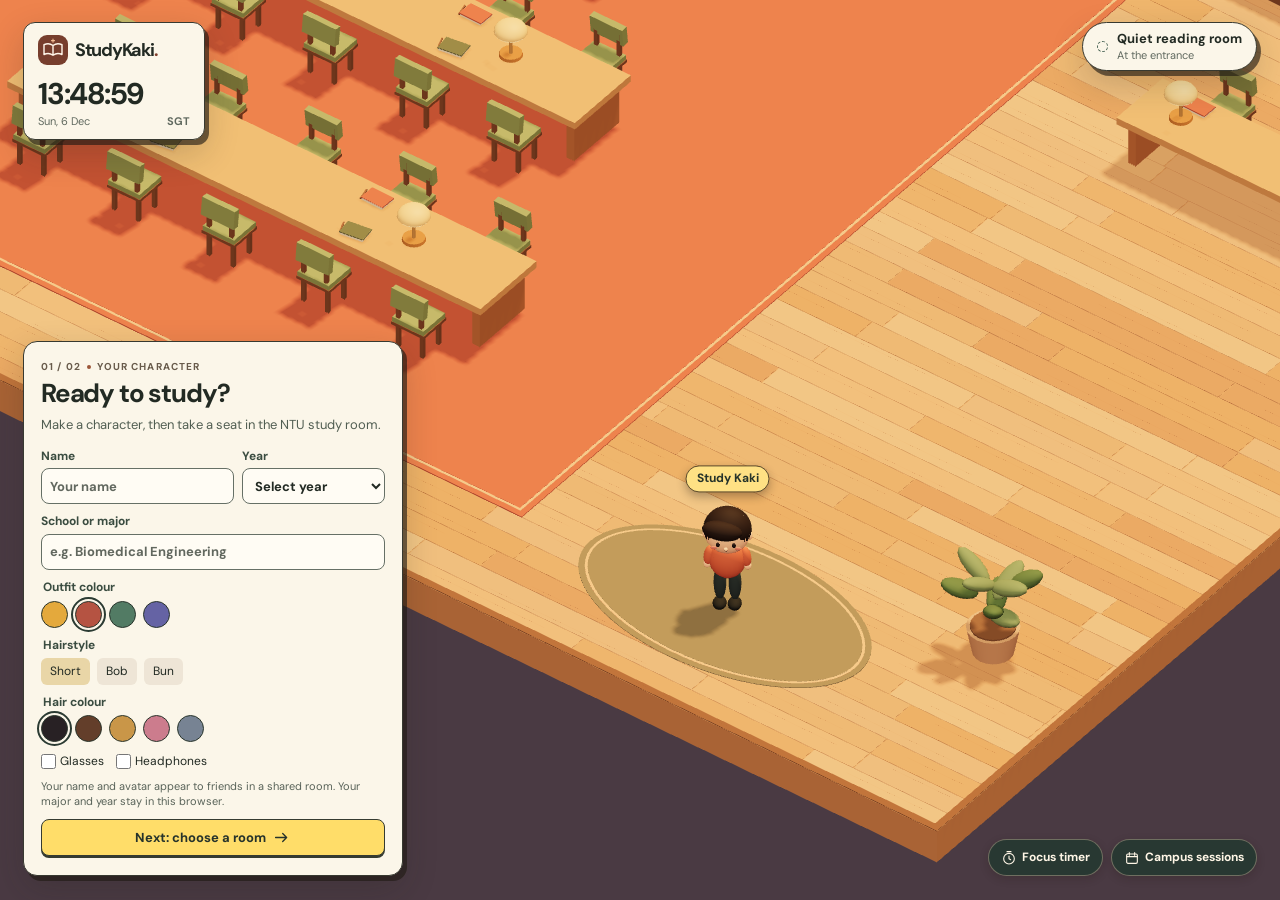
==== commit 9b07f375: "Make the NTU library a walkable 3D room" ====
--- a/index.html
+++ b/index.html
@@ -12,10 +12,13 @@
   <link href="https://fonts.googleapis.com/css2?family=DM+Sans:wght@400;500;600;700&family=Instrument+Serif:ital@0;1&display=swap" rel="stylesheet">
   <link rel="stylesheet" href="./style.css">
   <link rel="stylesheet" href="./scene.css">
+  <script src="./vendor/three-r160.min.js" defer></script>
   <script src="./room-connect.js" defer></script>
   <script src="./rooms.js" defer></script>
   <script src="./focus.js" defer></script>
+  <script src="./walk.js" defer></script>
   <script src="./scene.js" defer></script>
+  <script src="./library.js" type="module"></script>
 </head>
 <body class="room-app" data-room-phase="profile" data-scene-room="quiet">
   <svg class="symbols" xmlns="http://www.w3.org/2000/svg" aria-hidden="true">
@@ -34,6 +37,7 @@
     <symbol id="i-chevron" viewBox="0 0 24 24"><path d="m6 9 6 6 6-6"/></symbol>
   </svg>
   <main class="study-scene" aria-label="StudyKaki virtual library">
+    <div id="scene-3d" aria-hidden="true"></div>
     <div class="scene-wall" aria-hidden="true"></div>
     <div class="scene-vignette" aria-hidden="true"></div>
     <div class="scene-rug" aria-hidden="true"></div>
@@ -62,12 +66,15 @@
         <span class="avatar-headphones"></span>
       </div>
     </div>
+    <div id="scene-peers" aria-hidden="true"></div>
 
     <div class="scene-hotspots" aria-label="Move your character">
       <button type="button" data-seat="window" class="scene-seat scene-seat-window">Window seat</button>
       <button type="button" data-seat="table" class="scene-seat scene-seat-table">Study table</button>
       <button type="button" data-seat="rug" class="scene-seat scene-seat-rug">Entrance</button>
     </div>
+    <p id="scene-controls" class="scene-controls" hidden>Click the floor to walk <span>·</span> WASD or arrows <span>·</span> Click a chair to sit</p>
+    <p id="walk-status" class="sr-only" role="status"></p>
 
     <section id="room-dialog" class="room-panel" aria-label="Study room">
       <div id="room-entry">
--- a/style.css
+++ b/style.css
@@ -163,8 +163,6 @@
 #focus-task-list input:checked + span { text-decoration: line-through; color: var(--muted); }
 #focus-task-list button { flex: none; color: var(--rust); text-decoration: underline; font-size: 12px; padding: 5px; }
 .toast { position: fixed; right: 18px; bottom: 18px; z-index: 3; max-width: min(420px, calc(100% - 36px)); padding: 11px 16px; border-radius: 9px; background: #273a2c; color: white; font-size: 14px; box-shadow: 0 5px 14px #0002; }
-#room-dialog { width: min(655px, calc(100% - 28px)); }
-.room-roomshot { height: clamp(112px, 21vw, 196px); background: #b8906c url("./reading-room.webp") center 53% / cover no-repeat; }
 .room-notice { margin-bottom: 14px; padding: 9px 12px; background: var(--sage); color: #304333; border-radius: 8px; font-size: 13px; }
 .room-header { display: flex; align-items: baseline; justify-content: space-between; flex-wrap: wrap; gap: 2px 14px; margin: 12px 0; }
 .room-header h3 { font-size: 17px; }
@@ -179,8 +177,6 @@
 .room-seat-avatar[data-avatar="gold"] { --outfit: #b58a32; }
 .room-seat-avatar[data-avatar]::before { content: ""; position: absolute; z-index: 1; top: 1px; width: 14px; height: 15px; border-radius: 50%; background: #d49b7b; border-top: 3px solid #52392d; }
 .room-seat-avatar[data-avatar]::after { content: ""; position: absolute; bottom: 2px; width: 24px; height: 16px; border-radius: 9px 9px 4px 4px; background: var(--outfit); }
-.room-avatar-control { display: flex; align-items: center; gap: 8px; }
-.room-avatar-control .room-seat-avatar { flex: none; }
 .room-seat.is-open .room-seat-avatar::before { content: ""; position: absolute; top: 6px; width: 18px; height: 18px; border: 1px dashed #baac9a; border-radius: 5px; background: #ede3d6; }
 .room-seat-name { max-width: 100%; overflow: hidden; text-overflow: ellipsis; white-space: nowrap; font-size: 12px; font-weight: 700; }
 .room-seat-status { color: var(--muted); font-size: 10px; line-height: 1.1; }
--- a/scene.css
+++ b/scene.css
@@ -8,6 +8,13 @@
 
 .room-app { background: var(--night); }
 .study-scene { position: relative; isolation: isolate; width: 100%; height: 100svh; min-height: 470px; overflow: hidden; }
+#scene-3d { position: absolute; inset: 0; display: none; background: #41374a; z-index: -1; }
+#scene-3d canvas { display: block; width: 100%; height: 100%; touch-action: none; }
+[data-scene-render="3d"] #scene-3d { display: block; }
+[data-scene-render="3d"] .scene-wall, [data-scene-render="3d"] .scene-vignette, [data-scene-render="3d"] .scene-rug, [data-scene-render="3d"] #scene-character, [data-scene-render="3d"] #scene-peers, [data-scene-render="3d"] .scene-hotspots { display: none; }
+[data-scene-render="3d"][data-room-phase="active"] #scene-3d { cursor: crosshair; }
+.scene-controls { position: absolute; right: 23px; bottom: 74px; z-index: 2; background: #23312add; color: #fff7e7; padding: 5px 10px; border-radius: 8px; font-size: 12px; }
+.scene-controls span { color: #e3b95c; padding: 0 2px; }
 .scene-wall, .scene-vignette { position: absolute; inset: 0; pointer-events: none; }
 .scene-wall {
   z-index: -3;
@@ -68,6 +75,7 @@
   overflow: auto;
   scrollbar-width: thin;
 }
+.room-app .room-panel { width: min(380px, calc(100% - 46px)); }
 .step-label { display: flex; align-items: center; gap: 6px; color: #685b4b; font-size: 10px; font-weight: 700; letter-spacing: .11em; margin-bottom: 5px; }
 .step-label span { width: 4px; height: 4px; border-radius: 50%; background: #9b5638; }
 .room-panel h1, .room-panel h2 { font-size: 26px; font-weight: 700; line-height: 1.08; letter-spacing: -.045em; }
@@ -140,7 +148,14 @@
 .scene-character[data-seat="window"] { left: 79%; top: 48%; scale: .68; }
 .scene-character[data-seat="table"] { left: 64%; top: 63%; scale: .82; }
 .scene-character[data-seat="rug"] { left: 73%; top: 80%; }
+.scene-peer { scale: .48; top: 55%; left: 54%; }
+.scene-peer:nth-child(2) { left: 68%; top: 44%; scale: .4; }
+.scene-peer:nth-child(3) { left: 86%; top: 62%; scale: .5; }
+.scene-peer:nth-child(4) { left: 48%; top: 65%; scale: .55; }
+.scene-peer:nth-child(5) { left: 91%; top: 78%; scale: .62; }
 .scene-name { max-width: 220px; overflow: hidden; text-overflow: ellipsis; white-space: nowrap; background: #ffe184; border: 1px solid #5b4a2b; border-radius: 30px; box-shadow: 0 4px 10px #21181155; padding: 3px 10px; color: #25332a; font-size: 13px; font-weight: 700; }
+.name-3d { position: absolute; top: 0; left: 0; transform: translate(-50%, -100%); pointer-events: none; font-size: 12px; }
+.name-3d:not(.player-tag) { background: #f7e7ca; }
 .kaki-avatar { --outfit: #d59b35; --highlight: #efbd63; --hair: #302526; position: relative; width: clamp(101px, 12vw, 176px); aspect-ratio: .68; filter: drop-shadow(6px 10px 8px #13190e6b); }
 .kaki-avatar[data-avatar="terracotta"] { --outfit: #a84d39; --highlight: #df8a67; }
 .kaki-avatar[data-avatar="sage"] { --outfit: #507c60; --highlight: #9cb182; }
@@ -183,7 +198,7 @@
   .scene-location { right: 9px; top: 10px; padding: 7px 9px; min-width: 0; gap: 5px; }
   .scene-location strong { font-size: 11px; }
   .scene-location small { font-size: 10px; }
-  .room-panel { left: 9px; bottom: 49px; width: min(350px, calc(100% - 18px)); max-height: min(57svh, calc(100% - 147px)); padding: 11px 12px; }
+  .room-app .room-panel { left: 9px; bottom: 49px; width: min(350px, calc(100% - 18px)); max-height: min(57svh, calc(100% - 147px)); padding: 11px 12px; }
   .room-panel h1 { font-size: 23px; }
   .room-intro { margin: 4px 0 6px; }
   .avatar-options { margin-top: 5px; }
@@ -192,6 +207,11 @@
   .scene-character[data-seat="window"] { left: 78%; top: 39%; }
   .scene-character[data-seat="table"] { left: 53%; top: 43%; }
   .scene-character[data-seat="rug"] { left: 69%; top: 44%; }
+  .scene-peer { left: 37%; top: 35%; scale: .64; }
+  .scene-peer:nth-child(2) { left: 61%; top: 29%; scale: .57; }
+  .scene-peer:nth-child(3) { left: 86%; top: 41%; scale: .67; }
+  .scene-peer:nth-child(4) { left: 22%; top: 43%; scale: .66; }
+  .scene-peer:nth-child(5) { left: 76%; top: 23%; scale: .52; }
   .scene-seat { font-size: 10px; padding: 4px 6px; }
   .scene-seat-window { right: 10px; top: 20%; }
   .scene-seat-table { right: 26%; top: 30%; }
@@ -202,6 +222,7 @@
   .scene-character { gap: 5px; }
   .scene-tools { right: 9px; bottom: 9px; gap: 5px; }
   .tool-pill { padding: 6px 8px; font-size: 11px; }
+  .scene-controls { left: 9px; right: 9px; bottom: auto; top: 91px; width: fit-content; font-size: 10px; }
 }
 @media (prefers-reduced-motion: reduce) {
   .scene-character, .scene-wall { transition: none; }
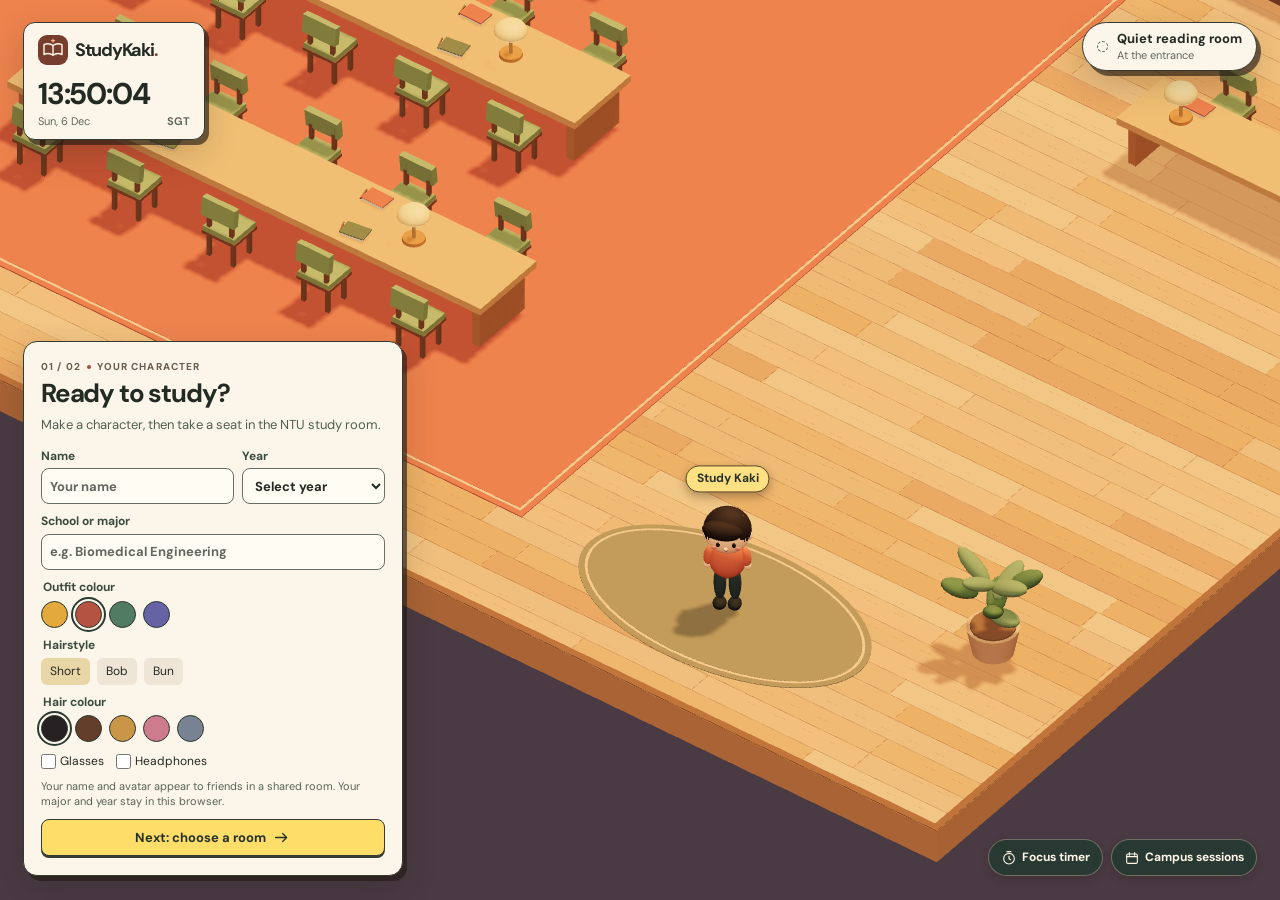
==== commit 1ab2bacb: "Improve chair selection, keyboard access and mobile follow camera" ====
--- a/index.html
+++ b/index.html
@@ -73,7 +73,7 @@
       <button type="button" data-seat="table" class="scene-seat scene-seat-table">Study table</button>
       <button type="button" data-seat="rug" class="scene-seat scene-seat-rug">Entrance</button>
     </div>
-    <p id="scene-controls" class="scene-controls" hidden>Click the floor to walk <span>·</span> WASD or arrows <span>·</span> Click a chair to sit</p>
+    <p id="scene-controls" class="scene-controls" hidden>Click the floor to walk <span>·</span> WASD or arrows <span>·</span> Click a chair or press E to sit</p>
     <p id="walk-status" class="sr-only" role="status"></p>
 
     <section id="room-dialog" class="room-panel" aria-label="Study room">
@@ -146,6 +146,9 @@
           <button id="room-share" class="game-button game-secondary" type="button">Copy room link</button>
           <button id="room-exit" class="game-button game-secondary" type="button">Leave</button>
         </div>
+        <label id="room-copy-fallback" class="room-copy-fallback" hidden>Copy the invite link
+          <input id="room-copy-url" type="url" readonly>
+        </label>
         <p id="room-connect-note" class="private-note">Go online to share a live invite. Keep the host tab open.</p>
       </div>
     </section>
--- a/scene.css
+++ b/scene.css
@@ -11,7 +11,7 @@
 #scene-3d { position: absolute; inset: 0; display: none; background: #41374a; z-index: -1; }
 #scene-3d canvas { display: block; width: 100%; height: 100%; touch-action: none; }
 [data-scene-render="3d"] #scene-3d { display: block; }
-[data-scene-render="3d"] .scene-wall, [data-scene-render="3d"] .scene-vignette, [data-scene-render="3d"] .scene-rug, [data-scene-render="3d"] #scene-character, [data-scene-render="3d"] #scene-peers, [data-scene-render="3d"] .scene-hotspots { display: none; }
+[data-scene-render="3d"] .scene-wall, [data-scene-render="3d"] .scene-vignette, [data-scene-render="3d"] .scene-rug, [data-scene-render="3d"] #scene-character, [data-scene-render="3d"] #scene-peers, [data-scene-render="3d"] .study-scene .scene-hotspots { display: none; }
 [data-scene-render="3d"][data-room-phase="active"] #scene-3d { cursor: crosshair; }
 .scene-controls { position: absolute; right: 23px; bottom: 74px; z-index: 2; background: #23312add; color: #fff7e7; padding: 5px 10px; border-radius: 8px; font-size: 12px; }
 .scene-controls span { color: #e3b95c; padding: 0 2px; }
@@ -121,6 +121,8 @@
 .room-panel .room-seat { min-height: 63px; padding: 4px 2px; }
 .room-panel .room-seat-avatar { transform: scale(.8); height: 27px; }
 .room-panel .room-goal-row input { min-height: 37px; }
+.room-copy-fallback { display: block; margin-top: 9px; font-size: 12px; font-weight: 700; }
+.room-copy-fallback input { display: block; width: 100%; padding: 6px 8px; border: 1px solid #9b9f8b; border-radius: 6px; background: #fffdf4; font-size: 13px; }
 .scene-tools { position: absolute; z-index: 2; right: 23px; bottom: 24px; display: flex; flex-wrap: wrap; justify-content: flex-end; gap: 8px; }
 .tool-pill, .scene-seat { display: inline-flex; align-items: center; gap: 5px; border: 1px solid #dfc6a763; border-radius: 30px; background: #243831df; color: #fff6e6; padding: 8px 12px; font-size: 12px; font-weight: 700; box-shadow: 0 3px 9px #26171038; }
 .tool-pill:hover, .scene-seat:hover { background: #405744; }
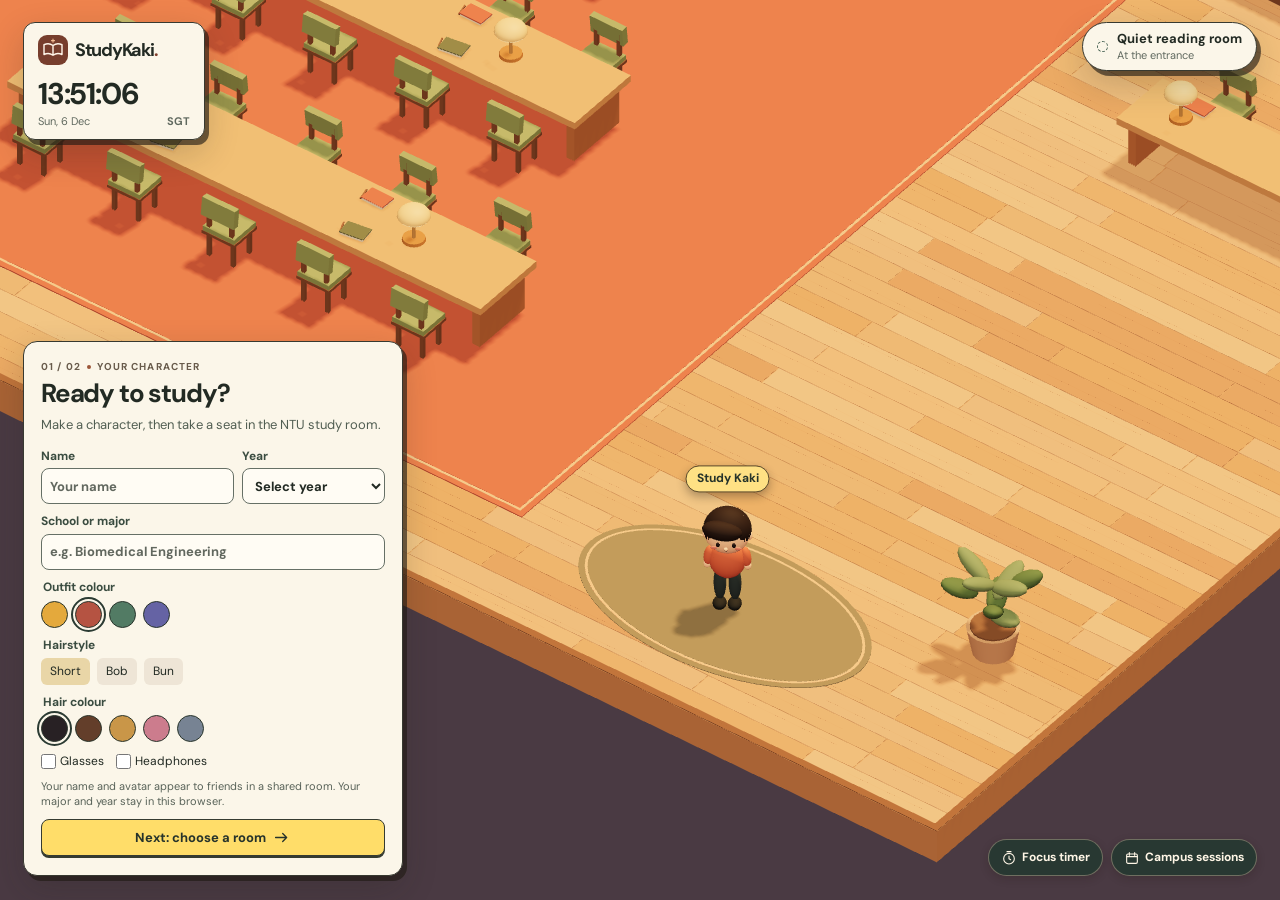
==== commit 4ae5fb89: "Refresh room assets for returning visitors" ====
--- a/index.html
+++ b/index.html
@@ -11,14 +11,14 @@
   <link rel="preconnect" href="https://fonts.gstatic.com" crossorigin>
   <link href="https://fonts.googleapis.com/css2?family=DM+Sans:wght@400;500;600;700&family=Instrument+Serif:ital@0;1&display=swap" rel="stylesheet">
   <link rel="stylesheet" href="./style.css">
-  <link rel="stylesheet" href="./scene.css">
+  <link rel="stylesheet" href="./scene.css?v=walk-2">
   <script src="./vendor/three-r160.min.js" defer></script>
-  <script src="./room-connect.js" defer></script>
-  <script src="./rooms.js" defer></script>
+  <script src="./room-connect.js?v=walk-2" defer></script>
+  <script src="./rooms.js?v=walk-2" defer></script>
   <script src="./focus.js" defer></script>
   <script src="./walk.js" defer></script>
-  <script src="./scene.js" defer></script>
-  <script src="./library.js" type="module"></script>
+  <script src="./scene.js?v=walk-2" defer></script>
+  <script src="./library.js?v=walk-2" type="module"></script>
 </head>
 <body class="room-app" data-room-phase="profile" data-scene-room="quiet">
   <svg class="symbols" xmlns="http://www.w3.org/2000/svg" aria-hidden="true">
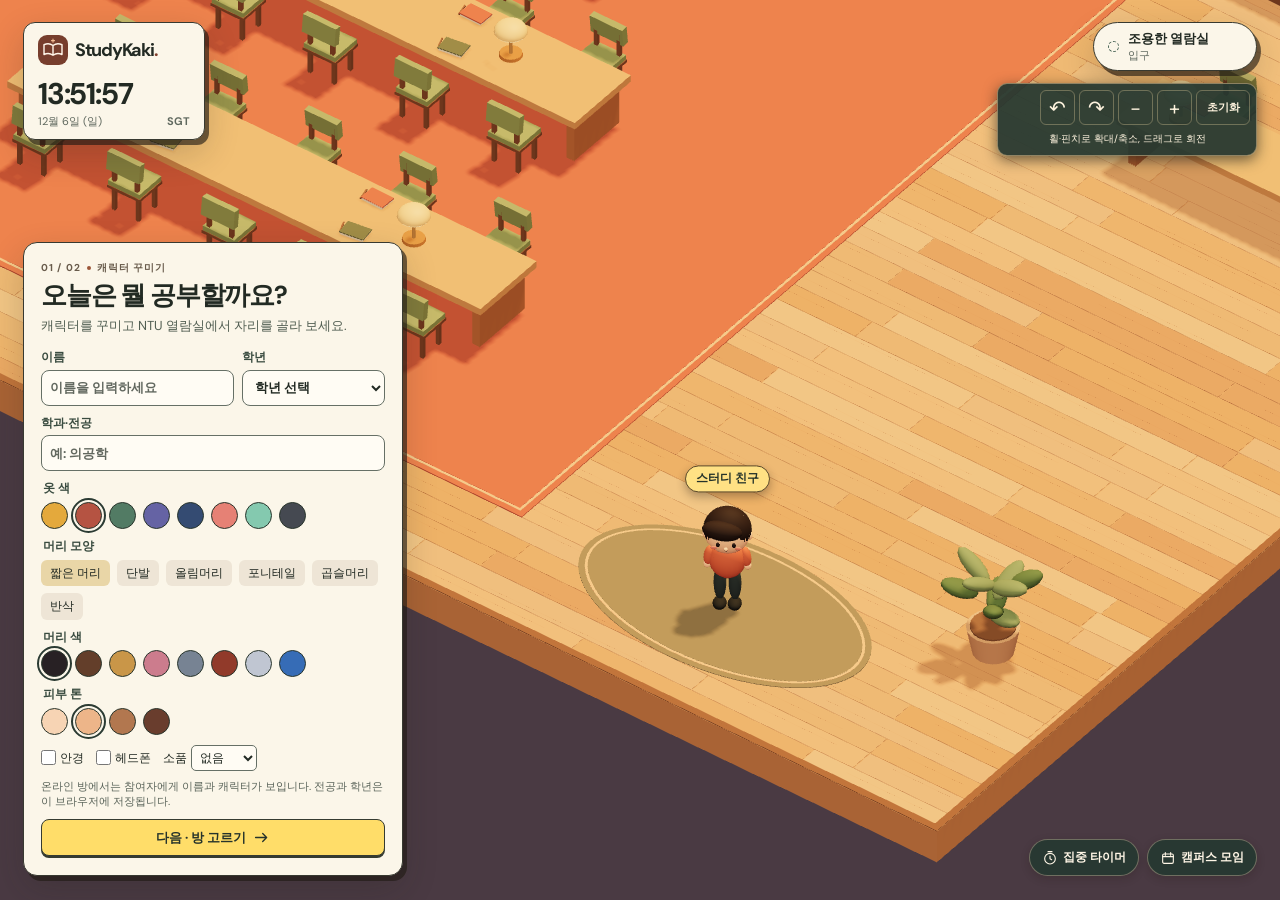
==== commit 94d46cea: "Localize StudyKaki in Korean and expand avatar and camera controls" ====
--- a/index.html
+++ b/index.html
@@ -1,24 +1,24 @@
 <!doctype html>
-<html lang="en">
+<html lang="ko">
 <head>
   <meta charset="utf-8">
   <meta name="viewport" content="width=device-width, initial-scale=1">
-  <meta name="description" content="An online reading room for NTU students. Choose a character, take a seat, and study alongside friends.">
+  <meta name="description" content="NTU 학생을 위한 온라인 열람실. 캐릭터를 꾸미고 자리에 앉아 친구들과 공부하세요.">
   <meta name="theme-color" content="#263a32">
-  <title>StudyKaki · NTU Study Room</title>
+  <title>StudyKaki · NTU 온라인 열람실</title>
   <link rel="icon" href="./mark.svg" type="image/svg+xml">
   <link rel="preconnect" href="https://fonts.googleapis.com">
   <link rel="preconnect" href="https://fonts.gstatic.com" crossorigin>
   <link href="https://fonts.googleapis.com/css2?family=DM+Sans:wght@400;500;600;700&family=Instrument+Serif:ital@0;1&display=swap" rel="stylesheet">
-  <link rel="stylesheet" href="./style.css">
-  <link rel="stylesheet" href="./scene.css?v=walk-2">
+  <link rel="stylesheet" href="./style.css?v=ko-1">
+  <link rel="stylesheet" href="./scene.css?v=ko-1">
   <script src="./vendor/three-r160.min.js" defer></script>
-  <script src="./room-connect.js?v=walk-2" defer></script>
-  <script src="./rooms.js?v=walk-2" defer></script>
-  <script src="./focus.js" defer></script>
+  <script src="./room-connect.js?v=ko-1" defer></script>
+  <script src="./rooms.js?v=ko-1" defer></script>
+  <script src="./focus.js?v=ko-1" defer></script>
   <script src="./walk.js" defer></script>
-  <script src="./scene.js?v=walk-2" defer></script>
-  <script src="./library.js?v=walk-2" type="module"></script>
+  <script src="./scene.js?v=ko-1" defer></script>
+  <script src="./library.js?v=ko-1" type="module"></script>
 </head>
 <body class="room-app" data-room-phase="profile" data-scene-room="quiet">
   <svg class="symbols" xmlns="http://www.w3.org/2000/svg" aria-hidden="true">
@@ -36,25 +36,25 @@
     <symbol id="i-grid" viewBox="0 0 24 24"><rect x="5" y="5" width="5" height="5" rx="1"/><rect x="14" y="5" width="5" height="5" rx="1"/><rect x="5" y="14" width="5" height="5" rx="1"/><rect x="14" y="14" width="5" height="5" rx="1"/></symbol>
     <symbol id="i-chevron" viewBox="0 0 24 24"><path d="m6 9 6 6 6-6"/></symbol>
   </svg>
-  <main class="study-scene" aria-label="StudyKaki virtual library">
+  <main class="study-scene" aria-label="StudyKaki 가상 도서관">
     <div id="scene-3d" aria-hidden="true"></div>
     <div class="scene-wall" aria-hidden="true"></div>
     <div class="scene-vignette" aria-hidden="true"></div>
     <div class="scene-rug" aria-hidden="true"></div>
 
     <header class="room-clock">
-      <a class="brand" href="./" title="StudyKaki entrance"><img src="./mark.svg" width="30" height="30" alt=""><span>StudyKaki<span class="brand-dot">.</span></span></a>
-      <time id="scene-time" aria-label="Singapore time">--:--:--</time>
-      <div class="scene-date"><span id="scene-date">Singapore time</span><span>SGT</span></div>
+      <a class="brand" href="./" title="StudyKaki 입구"><img src="./mark.svg" width="30" height="30" alt=""><span>StudyKaki<span class="brand-dot">.</span></span></a>
+      <time id="scene-time" aria-label="싱가포르 시간">--:--:--</time>
+      <div class="scene-date"><span id="scene-date">싱가포르 시간</span><span>SGT</span></div>
     </header>
 
-    <aside class="scene-location" aria-label="Current room">
+    <aside class="scene-location" aria-label="현재 방">
       <span class="location-dot"></span>
-      <div><strong id="scene-location-name">Quiet reading room</strong><small id="scene-location-status">At the entrance</small></div>
+      <div><strong id="scene-location-name">조용한 열람실</strong><small id="scene-location-status">입구</small></div>
     </aside>
 
     <div id="scene-character" class="scene-character" aria-hidden="true">
-      <span id="scene-avatar-name" class="scene-name">Study Kaki</span>
+      <span id="scene-avatar-name" class="scene-name">스터디 친구</span>
       <div id="scene-avatar" class="kaki-avatar" data-avatar="gold" data-hair="dark" data-hair-style="short">
         <span class="avatar-shadow"></span>
         <span class="avatar-feet"></span>
@@ -64,118 +64,146 @@
         <span class="avatar-hair"></span>
         <span class="avatar-glasses"></span>
         <span class="avatar-headphones"></span>
+        <span class="avatar-cap"></span>
+        <span class="avatar-earrings"></span>
       </div>
     </div>
     <div id="scene-peers" aria-hidden="true"></div>
 
-    <div class="scene-hotspots" aria-label="Move your character">
-      <button type="button" data-seat="window" class="scene-seat scene-seat-window">Window seat</button>
-      <button type="button" data-seat="table" class="scene-seat scene-seat-table">Study table</button>
-      <button type="button" data-seat="rug" class="scene-seat scene-seat-rug">Entrance</button>
-    </div>
-    <p id="scene-controls" class="scene-controls" hidden>Click the floor to walk <span>·</span> WASD or arrows <span>·</span> Click a chair or press E to sit</p>
+    <div class="scene-hotspots" aria-label="캐릭터 이동">
+      <button type="button" data-seat="window" class="scene-seat scene-seat-window">창가 자리</button>
+      <button type="button" data-seat="table" class="scene-seat scene-seat-table">공부 책상</button>
+      <button type="button" data-seat="rug" class="scene-seat scene-seat-rug">입구</button>
+    </div>
+    <p id="scene-controls" class="scene-controls" hidden>바닥 클릭 또는 WASD로 이동 <span>·</span> 의자 클릭 또는 E로 앉기</p>
     <p id="walk-status" class="sr-only" role="status"></p>
-
-    <section id="room-dialog" class="room-panel" aria-label="Study room">
+    <div id="camera-toolbar" class="camera-toolbar" role="group" aria-label="카메라 시점" hidden>
+      <button type="button" data-camera="left" aria-label="왼쪽으로 회전" title="왼쪽으로 회전">↶</button>
+      <button type="button" data-camera="right" aria-label="오른쪽으로 회전" title="오른쪽으로 회전">↷</button>
+      <button type="button" data-camera="out" aria-label="축소" title="축소">−</button>
+      <button type="button" data-camera="in" aria-label="확대" title="확대">+</button>
+      <button type="button" data-camera="reset" aria-label="시점 초기화" title="시점 초기화">초기화</button>
+      <span class="camera-hint">휠·핀치로 확대/축소, 드래그로 회전</span>
+      <span class="sr-only" id="camera-status" role="status"></span>
+    </div>
+
+    <section id="room-dialog" class="room-panel" aria-label="열람실">
       <div id="room-entry">
         <form id="room-form">
           <div id="room-profile-step">
-            <p class="step-label">01 / 02 <span></span> YOUR CHARACTER</p>
-            <h1 id="room-title">Ready to study?</h1>
-            <p class="room-intro">Make a character, then take a seat in the NTU study room.</p>
+            <p class="step-label">01 / 02 <span></span> 캐릭터 꾸미기</p>
+            <h1 id="room-title">오늘은 뭘 공부할까요?</h1>
+            <p class="room-intro">캐릭터를 꾸미고 NTU 열람실에서 자리를 골라 보세요.</p>
             <div class="profile-fields">
-              <label>Name<input name="name" maxlength="28" required placeholder="Your name" autocomplete="off"></label>
-              <label>Year<select name="year" required><option value="">Select year</option><option value="1">Year 1</option><option value="2">Year 2</option><option value="3">Year 3</option><option value="4">Year 4</option><option value="5+">Year 5+</option><option value="postgraduate">Postgraduate</option><option value="exchange">Exchange</option></select></label>
-              <label class="profile-full">School or major<input name="school" maxlength="90" required placeholder="e.g. Biomedical Engineering"></label>
+              <label>이름<input name="name" maxlength="28" required placeholder="이름을 입력하세요" autocomplete="off"></label>
+              <label>학년<select name="year" required><option value="">학년 선택</option><option value="1">1학년</option><option value="2">2학년</option><option value="3">3학년</option><option value="4">4학년</option><option value="5+">5학년 이상</option><option value="postgraduate">대학원생</option><option value="exchange">교환학생</option></select></label>
+              <label class="profile-full">학과·전공<input name="school" maxlength="90" required placeholder="예: 의공학"></label>
             </div>
             <fieldset class="avatar-options">
-              <legend>Outfit colour</legend>
-              <label title="Gold"><input type="radio" name="avatar" value="gold" checked aria-label="Gold"><span class="swatch swatch-gold"></span></label>
-              <label title="Terracotta"><input type="radio" name="avatar" value="terracotta" aria-label="Terracotta"><span class="swatch swatch-terracotta"></span></label>
-              <label title="Sage"><input type="radio" name="avatar" value="sage" aria-label="Sage"><span class="swatch swatch-sage"></span></label>
-              <label title="Indigo"><input type="radio" name="avatar" value="indigo" aria-label="Indigo"><span class="swatch swatch-indigo"></span></label>
+              <legend>옷 색</legend>
+              <label title="겨자색"><input type="radio" name="avatar" value="gold" checked aria-label="겨자색"><span class="swatch swatch-gold"></span></label>
+              <label title="벽돌색"><input type="radio" name="avatar" value="terracotta" aria-label="벽돌색"><span class="swatch swatch-terracotta"></span></label>
+              <label title="세이지"><input type="radio" name="avatar" value="sage" aria-label="세이지"><span class="swatch swatch-sage"></span></label>
+              <label title="보라색"><input type="radio" name="avatar" value="indigo" aria-label="보라색"><span class="swatch swatch-indigo"></span></label>
+              <label title="남색"><input type="radio" name="avatar" value="navy" aria-label="남색"><span class="swatch swatch-navy"></span></label>
+              <label title="코랄"><input type="radio" name="avatar" value="coral" aria-label="코랄"><span class="swatch swatch-coral"></span></label>
+              <label title="민트"><input type="radio" name="avatar" value="mint" aria-label="민트"><span class="swatch swatch-mint"></span></label>
+              <label title="차콜"><input type="radio" name="avatar" value="charcoal" aria-label="차콜"><span class="swatch swatch-charcoal"></span></label>
             </fieldset>
             <fieldset class="avatar-options hair-styles">
-              <legend>Hairstyle</legend>
-              <label><input type="radio" name="hairStyle" value="short" checked><span>Short</span></label>
-              <label><input type="radio" name="hairStyle" value="bob"><span>Bob</span></label>
-              <label><input type="radio" name="hairStyle" value="bun"><span>Bun</span></label>
+              <legend>머리 모양</legend>
+              <label><input type="radio" name="hairStyle" value="short" checked><span>짧은 머리</span></label>
+              <label><input type="radio" name="hairStyle" value="bob"><span>단발</span></label>
+              <label><input type="radio" name="hairStyle" value="bun"><span>올림머리</span></label>
+              <label><input type="radio" name="hairStyle" value="pony"><span>포니테일</span></label>
+              <label><input type="radio" name="hairStyle" value="curls"><span>곱슬머리</span></label>
+              <label><input type="radio" name="hairStyle" value="shaved"><span>반삭</span></label>
             </fieldset>
             <fieldset class="avatar-options">
-              <legend>Hair colour</legend>
-              <label title="Dark"><input type="radio" name="hair" value="dark" checked aria-label="Dark"><span class="swatch swatch-dark"></span></label>
-              <label title="Brown"><input type="radio" name="hair" value="brown" aria-label="Brown"><span class="swatch swatch-brown"></span></label>
-              <label title="Blond"><input type="radio" name="hair" value="blond" aria-label="Blond"><span class="swatch swatch-blond"></span></label>
-              <label title="Rose"><input type="radio" name="hair" value="rose" aria-label="Rose"><span class="swatch swatch-rose"></span></label>
-              <label title="Slate"><input type="radio" name="hair" value="slate" aria-label="Slate"><span class="swatch swatch-slate"></span></label>
-            </fieldset>
-            <div class="accessories"><label><input type="checkbox" name="glasses"> Glasses</label><label><input type="checkbox" name="headphones"> Headphones</label></div>
+              <legend>머리 색</legend>
+              <label title="검정"><input type="radio" name="hair" value="dark" checked aria-label="검정"><span class="swatch swatch-dark"></span></label>
+              <label title="갈색"><input type="radio" name="hair" value="brown" aria-label="갈색"><span class="swatch swatch-brown"></span></label>
+              <label title="금발"><input type="radio" name="hair" value="blond" aria-label="금발"><span class="swatch swatch-blond"></span></label>
+              <label title="장밋빛"><input type="radio" name="hair" value="rose" aria-label="장밋빛"><span class="swatch swatch-rose"></span></label>
+              <label title="회청색"><input type="radio" name="hair" value="slate" aria-label="회청색"><span class="swatch swatch-slate"></span></label>
+              <label title="적갈색"><input type="radio" name="hair" value="auburn" aria-label="적갈색"><span class="swatch swatch-auburn"></span></label>
+              <label title="은빛"><input type="radio" name="hair" value="silver" aria-label="은빛"><span class="swatch swatch-silver"></span></label>
+              <label title="파란색"><input type="radio" name="hair" value="blue" aria-label="파란색"><span class="swatch swatch-blue"></span></label>
+            </fieldset>
+            <fieldset class="avatar-options">
+              <legend>피부 톤</legend>
+              <label title="아이보리"><input type="radio" name="skin" value="light" aria-label="아이보리"><span class="swatch swatch-light"></span></label>
+              <label title="피치"><input type="radio" name="skin" value="medium" checked aria-label="피치"><span class="swatch swatch-medium"></span></label>
+              <label title="캐러멜"><input type="radio" name="skin" value="tan" aria-label="캐러멜"><span class="swatch swatch-tan"></span></label>
+              <label title="코코아"><input type="radio" name="skin" value="deep" aria-label="코코아"><span class="swatch swatch-deep"></span></label>
+            </fieldset>
+            <div class="accessories"><label><input type="checkbox" name="glasses"> 안경</label><label><input type="checkbox" name="headphones"> 헤드폰</label><label class="extra-accessory">소품 <select name="accessory"><option value="none">없음</option><option value="cap">모자</option><option value="earrings">귀걸이</option></select></label></div>
             <span id="room-avatar-preview" hidden aria-hidden="true"></span>
-            <p class="private-note">Your name and avatar appear to friends in a shared room. Your major and year stay in this browser.</p>
-            <button type="button" class="game-button game-primary" data-room-next>Next: choose a room <svg class="icon"><use href="#i-arrow"/></svg></button>
+            <p class="private-note">온라인 방에서는 참여자에게 이름과 캐릭터가 보입니다. 전공과 학년은 이 브라우저에 저장됩니다.</p>
+            <button type="button" class="game-button game-primary" data-room-next>다음 · 방 고르기 <svg class="icon"><use href="#i-arrow"/></svg></button>
           </div>
           <div id="room-choice-step" hidden>
-            <p class="step-label">02 / 02 <span></span> PICK A ROOM</p>
-            <h2>Where to?</h2>
+            <p class="step-label">02 / 02 <span></span> 방 고르기</p>
+            <h2>어디에서 공부할까요?</h2>
             <p id="room-invite-notice" class="room-notice" hidden></p>
-            <p class="room-intro">Pick a place to focus. You can copy an invite once you're inside.</p>
-            <label class="room-select">Choose a room
-              <select name="room"><option value="quiet">Quiet reading room</option><option value="module">Module study room</option><option value="break">Break room</option></select>
+            <p class="room-intro">방을 고르고 입장하세요. 친구에게 방 초대 링크를 보낼 수 있어요.</p>
+            <label class="room-select">방 선택
+              <select name="room"><option value="quiet">조용한 열람실</option><option value="module">과목 스터디룸</option><option value="break">휴게실</option></select>
             </label>
             <p id="room-error" class="form-error" role="alert" hidden></p>
             <div class="game-actions">
-              <button type="button" class="game-button game-secondary" data-room-back>Back</button>
-              <button type="submit" class="game-button game-primary">Enter room <svg class="icon"><use href="#i-arrow"/></svg></button>
+              <button type="button" class="game-button game-secondary" data-room-back>이전</button>
+              <button type="submit" class="game-button game-primary">입장하기 <svg class="icon"><use href="#i-arrow"/></svg></button>
             </div>
           </div>
         </form>
       </div>
       <div id="room-space" hidden>
         <div class="room-header"><h2 id="room-name"></h2><p id="room-state" role="status"></p></div>
-        <ul id="room-chair-grid" aria-label="Study room seats"></ul>
+        <ul id="room-chair-grid" aria-label="열람실 자리"></ul>
         <form id="room-goal-form">
-          <label class="goal-label" for="room-goal">My study goal</label>
+          <label class="goal-label" for="room-goal">오늘의 공부 목표</label>
           <div class="room-goal-row">
-            <input id="room-goal" maxlength="120" placeholder="e.g. Finish two tutorial questions">
-            <button class="game-button game-secondary" type="submit">Set</button>
+            <input id="room-goal" maxlength="120" placeholder="예: 튜토리얼 문제 두 개 풀기">
+            <button class="game-button game-secondary" type="submit">저장</button>
           </div>
         </form>
         <p id="room-goal-title" class="form-help" hidden></p>
         <div class="game-actions in-room-actions">
-          <button id="room-connect" class="game-button game-primary" type="button">Go online</button>
-          <button id="room-share" class="game-button game-secondary" type="button">Copy room link</button>
-          <button id="room-exit" class="game-button game-secondary" type="button">Leave</button>
+          <button id="room-connect" class="game-button game-primary" type="button">온라인 연결</button>
+          <button id="room-share" class="game-button game-secondary" type="button">방 링크 복사</button>
+          <button id="room-exit" class="game-button game-secondary" type="button">나가기</button>
         </div>
-        <label id="room-copy-fallback" class="room-copy-fallback" hidden>Copy the invite link
+        <label id="room-copy-fallback" class="room-copy-fallback" hidden>초대 링크를 복사하세요
           <input id="room-copy-url" type="url" readonly>
         </label>
-        <p id="room-connect-note" class="private-note">Go online to share a live invite. Keep the host tab open.</p>
+        <p id="room-connect-note" class="private-note">온라인에 연결한 뒤 친구를 초대하세요. 방을 유지하려면 호스트 탭을 열어 두세요.</p>
       </div>
     </section>
 
-    <nav class="scene-tools" aria-label="Study tools">
-      <button class="tool-pill" type="button" data-open-focus><svg class="icon"><use href="#i-clock"/></svg><span>Focus timer</span></button>
-      <a class="tool-pill" href="./campus.html"><svg class="icon"><use href="#i-calendar"/></svg><span>Campus sessions</span></a>
+    <nav class="scene-tools" aria-label="공부 도구">
+      <button class="tool-pill" type="button" data-open-focus><svg class="icon"><use href="#i-clock"/></svg><span>집중 타이머</span></button>
+      <a class="tool-pill" href="./campus.html"><svg class="icon"><use href="#i-calendar"/></svg><span>캠퍼스 모임</span></a>
     </nav>
-    <noscript><p class="room-panel">Enable JavaScript to enter the study room.</p></noscript>
+    <noscript><p class="room-panel">열람실에 입장하려면 JavaScript를 켜 주세요.</p></noscript>
   </main>
   <dialog id="focus-dialog" aria-labelledby="focus-title">
     <div class="dialog-inner">
-      <div class="dialog-head"><h2 id="focus-title">Focus timer</h2><form method="dialog"><button type="submit" class="icon-button" aria-label="Close focus timer"><svg class="icon"><use href="#i-close"/></svg></button></form></div>
-      <div class="timer-modes" aria-label="Timer mode"><button type="button" data-timer-mode="focus" aria-pressed="true">Focus</button><button type="button" data-timer-mode="break" aria-pressed="false">5-min break</button></div>
-      <div id="timer-display" class="timer-display" role="timer" aria-label="Time remaining">25:00</div>
-      <div class="timer-presets" aria-label="Focus duration"><button type="button" data-focus-minutes="25" aria-pressed="true">25m</button><button type="button" data-focus-minutes="50" aria-pressed="false">50m</button><button type="button" data-focus-minutes="75" aria-pressed="false">75m</button></div>
-      <label class="goal-label">What will you work on?<input id="focus-goal" maxlength="140" placeholder="e.g. Finish the Week 8 tutorial"></label>
-      <div class="timer-actions"><button class="button button-primary" id="timer-toggle" type="button">Start</button><button class="button button-secondary" id="timer-reset" type="button">Reset</button></div>
+      <div class="dialog-head"><h2 id="focus-title">집중 타이머</h2><form method="dialog"><button type="submit" class="icon-button" aria-label="집중 타이머 닫기"><svg class="icon"><use href="#i-close"/></svg></button></form></div>
+      <div class="timer-modes" aria-label="타이머 모드"><button type="button" data-timer-mode="focus" aria-pressed="true">집중</button><button type="button" data-timer-mode="break" aria-pressed="false">5분 휴식</button></div>
+      <div id="timer-display" class="timer-display" role="timer" aria-label="남은 시간">25:00</div>
+      <div class="timer-presets" aria-label="집중 시간"><button type="button" data-focus-minutes="25" aria-pressed="true">25분</button><button type="button" data-focus-minutes="50" aria-pressed="false">50분</button><button type="button" data-focus-minutes="75" aria-pressed="false">75분</button></div>
+      <label class="goal-label">무엇을 공부할까요?<input id="focus-goal" maxlength="140" placeholder="예: 8주차 튜토리얼 끝내기"></label>
+      <div class="timer-actions"><button class="button button-primary" id="timer-toggle" type="button">시작</button><button class="button button-secondary" id="timer-reset" type="button">초기화</button></div>
       <p id="focus-summary" class="focus-summary"></p><p id="timer-status" class="timer-status" role="status"></p>
       <div class="focus-tasks">
-        <h3>Study checklist</h3>
+        <h3>공부 체크리스트</h3>
         <form id="focus-task-form">
-          <label class="sr-only" for="focus-task-input">New study task</label>
-          <input id="focus-task-input" maxlength="100" placeholder="Add a task" required>
-          <button class="button button-secondary" type="submit">Add task</button>
+          <label class="sr-only" for="focus-task-input">새 할 일</label>
+          <input id="focus-task-input" maxlength="100" placeholder="할 일을 입력하세요" required>
+          <button class="button button-secondary" type="submit">추가</button>
         </form>
-        <ul id="focus-task-list" aria-label="Study checklist"></ul>
+        <ul id="focus-task-list" aria-label="공부 체크리스트"></ul>
       </div>
     </div>
   </dialog>
--- a/style.css
+++ b/style.css
@@ -14,6 +14,9 @@
 * { box-sizing: border-box; }
 html { scroll-behavior: smooth; }
 body { margin: 0; background: var(--paper); color: var(--ink); font: 15px/1.55 var(--sans); }
+html[lang="ko"] { --sans: "DM Sans", "Malgun Gothic", "Apple SD Gothic Neo", system-ui, sans-serif; --serif: "Malgun Gothic", "Apple SD Gothic Neo", system-ui, sans-serif; }
+html[lang="ko"] .hero h1 { font-size: clamp(38px, 5.1vw, 70px); font-weight: 700; line-height: 1.12; }
+html[lang="ko"] .section-heading h2, html[lang="ko"] .campus > h2 { font-weight: 700; font-size: clamp(29px, 4.2vw, 48px); }
 a { color: inherit; text-decoration: none; }
 button, input, select, textarea { font: inherit; color: inherit; }
 button { cursor: pointer; }
--- a/scene.css
+++ b/scene.css
@@ -15,6 +15,12 @@
 [data-scene-render="3d"][data-room-phase="active"] #scene-3d { cursor: crosshair; }
 .scene-controls { position: absolute; right: 23px; bottom: 74px; z-index: 2; background: #23312add; color: #fff7e7; padding: 5px 10px; border-radius: 8px; font-size: 12px; }
 .scene-controls span { color: #e3b95c; padding: 0 2px; }
+.camera-toolbar { position: absolute; z-index: 2; top: 83px; right: 23px; display: flex; flex-wrap: wrap; justify-content: flex-end; gap: 4px; max-width: min(260px, calc(100% - 46px)); padding: 6px; border: 1px solid #dabc8a8c; border-radius: 10px; background: #263830ef; box-shadow: 0 4px 14px #1c1e18a0; color: #fff4df; }
+.camera-toolbar button { min-width: 35px; min-height: 35px; padding: 3px 6px; border: 1px solid #c6b78b6b; border-radius: 6px; color: inherit; font-size: 20px; line-height: 1; }
+.camera-toolbar button[data-camera="reset"] { min-width: 54px; font-size: 11px; font-weight: 700; }
+.camera-toolbar button:hover { background: #536746; }
+.camera-toolbar button:focus-visible { outline-color: var(--accent); }
+.camera-hint { flex-basis: 100%; padding: 2px 0; text-align: center; font-size: 10px; }
 .scene-wall, .scene-vignette { position: absolute; inset: 0; pointer-events: none; }
 .scene-wall {
   z-index: -3;
@@ -98,14 +104,20 @@
 .avatar-options input:focus-visible + span { outline-color: #a34b36; }
 .swatch-gold { background: #e4a93c; } .swatch-terracotta { background: #b55342; }
 .swatch-sage { background: #527b64; } .swatch-indigo { background: #6563a4; }
+.swatch-navy { background: #344b72; } .swatch-coral { background: #e68175; }
+.swatch-mint { background: #84c9af; } .swatch-charcoal { background: #454951; }
 .swatch-dark { background: #282124; } .swatch-brown { background: #633e2a; }
 .swatch-blond { background: #c99648; } .swatch-rose { background: #cc7c8d; } .swatch-slate { background: #778393; }
+.swatch-auburn { background: #913a2a; } .swatch-silver { background: #c0c6d2; } .swatch-blue { background: #366cb6; }
+.swatch-light { background: #f7d4b4; } .swatch-medium { background: #edb589; }
+.swatch-tan { background: #b2774f; } .swatch-deep { background: #693d2d; }
 .hair-styles label span { padding: 4px 9px; border-radius: 6px; font-size: 12px; background: #eee5d6; }
 .hair-styles input:checked + span { background: #e9d6a7; outline: 0; }
 .hair-styles input:focus-visible + span { outline: 2px solid var(--rust); outline-offset: 2px; }
 .accessories { display: flex; flex-wrap: wrap; gap: 12px; margin-top: 10px; }
 .accessories label { display: flex; align-items: center; gap: 4px; font-size: 12px; }
 .accessories input { margin: 0; accent-color: #496756; width: 15px; height: 15px; }
+.extra-accessory select { max-width: 78px; padding: 3px 4px; border: 1px solid #667066; border-radius: 5px; background: #fffcf4; }
 .private-note { margin: 8px 0 0; color: #596359; font-size: 11px; line-height: 1.37; }
 .game-button { min-height: 37px; display: inline-flex; align-items: center; justify-content: center; gap: 6px; padding: 6px 10px; border: 1px solid #353b31; border-radius: 8px; color: #26332b; font-size: 13px; font-weight: 700; line-height: 1.2; }
 .game-primary { background: var(--accent); box-shadow: 0 2px 0 #343b31; }
@@ -162,22 +174,40 @@
 .kaki-avatar[data-avatar="terracotta"] { --outfit: #a84d39; --highlight: #df8a67; }
 .kaki-avatar[data-avatar="sage"] { --outfit: #507c60; --highlight: #9cb182; }
 .kaki-avatar[data-avatar="indigo"] { --outfit: #585497; --highlight: #9490d1; }
+.kaki-avatar[data-avatar="navy"], .room-seat-avatar[data-avatar="navy"] { --outfit: #344b72; --highlight: #7694bd; }
+.kaki-avatar[data-avatar="coral"], .room-seat-avatar[data-avatar="coral"] { --outfit: #c86d66; --highlight: #faa295; }
+.kaki-avatar[data-avatar="mint"], .room-seat-avatar[data-avatar="mint"] { --outfit: #73a88b; --highlight: #b5ddc5; }
+.kaki-avatar[data-avatar="charcoal"], .room-seat-avatar[data-avatar="charcoal"] { --outfit: #454951; --highlight: #777e89; }
 .kaki-avatar[data-hair="brown"] { --hair: #6d4531; } .kaki-avatar[data-hair="blond"] { --hair: #b48038; }
 .kaki-avatar[data-hair="rose"] { --hair: #a95868; } .kaki-avatar[data-hair="slate"] { --hair: #616071; }
+.kaki-avatar[data-hair="auburn"] { --hair: #8d3e2d; } .kaki-avatar[data-hair="silver"] { --hair: #b9bec7; }
+.kaki-avatar[data-hair="blue"] { --hair: #315f9c; }
+.kaki-avatar[data-skin="light"], .room-seat-avatar[data-skin="light"] { --skin: #f4c8a6; --skin-light: #ffebd0; }
+.kaki-avatar[data-skin="medium"], .room-seat-avatar[data-skin="medium"] { --skin: #dd9b77; --skin-light: #ffe1ad; }
+.kaki-avatar[data-skin="tan"], .room-seat-avatar[data-skin="tan"] { --skin: #a26a48; --skin-light: #ca9066; }
+.kaki-avatar[data-skin="deep"], .room-seat-avatar[data-skin="deep"] { --skin: #754632; --skin-light: #a87154; }
+.room-seat-avatar[data-skin]::before { background: var(--skin); }
 .kaki-avatar span { position: absolute; display: block; }
 .avatar-shadow { z-index: 0; width: 90%; height: 11%; left: 16%; bottom: 0; background: #0f1c16aa; border-radius: 50%; filter: blur(7px); }
 .avatar-feet { z-index: 1; left: 30%; right: 29%; bottom: 2%; height: 18%; background: linear-gradient(90deg, #26312e 0 43%, transparent 43% 57%, #26312e 57%); border-radius: 14px; }
 .avatar-body { z-index: 3; left: 19%; right: 18%; bottom: 10%; height: 43%; background: radial-gradient(ellipse at 26% 20%, var(--highlight), var(--outfit) 75%); border-radius: 36% 36% 24% 24% / 38% 38% 26% 26%; box-shadow: inset -9px -8px 15px #271d192c; }
 .avatar-arms { z-index: 2; inset: 51% 0 14%; }
-.avatar-arms::before, .avatar-arms::after { content: ""; position: absolute; top: 2%; bottom: 10%; width: 20%; border-radius: 45%; background: linear-gradient(var(--highlight) 1%, var(--outfit) 70%, #d79c7a 73%); box-shadow: inset -4px -7px 8px #34242131; }
+.avatar-arms::before, .avatar-arms::after { content: ""; position: absolute; top: 2%; bottom: 10%; width: 20%; border-radius: 45%; background: linear-gradient(var(--highlight) 1%, var(--outfit) 70%, var(--skin, #d79c7a) 73%); box-shadow: inset -4px -7px 8px #34242131; }
 .avatar-arms::before { left: 10%; transform: rotate(10deg); } .avatar-arms::after { right: 10%; transform: rotate(-10deg); }
-.avatar-face { z-index: 4; left: 14%; right: 13%; top: 12%; height: 45%; border-radius: 44% 45% 47% 47%; background: radial-gradient(ellipse at 40% 23%, #ffe1ad, #dd9b77 83%); box-shadow: inset -6px -9px 11px #a7614a48; }
+.avatar-face { z-index: 4; left: 14%; right: 13%; top: 12%; height: 45%; border-radius: 44% 45% 47% 47%; background: radial-gradient(ellipse at 40% 23%, var(--skin-light, #ffe1ad), var(--skin, #dd9b77) 83%); box-shadow: inset -6px -9px 11px #a7614a48; }
 .avatar-face::before { content: ""; position: absolute; inset: 49% 21% 25%; background: radial-gradient(circle at 16% 33%, #2b292a 0 10%, transparent 13%), radial-gradient(circle at 84% 33%, #2b292a 0 10%, transparent 13%), radial-gradient(circle at 3% 76%, #d88075 0 12%, transparent 14%), radial-gradient(circle at 97% 76%, #d88075 0 12%, transparent 14%); }
 .avatar-face::after { content: ""; position: absolute; left: 44%; width: 13%; top: 77%; height: 8%; border-bottom: 2px solid #9f544a; border-radius: 50%; }
 .avatar-hair { z-index: 5; left: 10%; right: 9%; top: 4%; height: 27%; border-radius: 50% 50% 25% 24% / 88% 90% 16% 18%; background: radial-gradient(ellipse at 40% 0, #fff3 1%, transparent 60%), var(--hair); box-shadow: inset -9px -7px 11px #1b151548; }
 [data-hair-style="bob"] .avatar-hair::before, [data-hair-style="bob"] .avatar-hair::after { content: ""; position: absolute; top: 53%; width: 18%; height: 99%; background: var(--hair); border-radius: 28%; }
 [data-hair-style="bob"] .avatar-hair::before { left: 0; } [data-hair-style="bob"] .avatar-hair::after { right: 0; }
 [data-hair-style="bun"] .avatar-hair::before { content: ""; position: absolute; left: 54%; top: -36%; width: 30%; height: 56%; background: var(--hair); border-radius: 46%; box-shadow: inset -5px -3px 7px #22171940; }
+[data-hair-style="pony"] .avatar-hair::before { content: ""; position: absolute; right: -10%; top: 37%; width: 28%; height: 126%; transform: rotate(-22deg); border-radius: 55% 45% 60% 40%; background: var(--hair); }
+[data-hair-style="curls"] .avatar-hair { border-radius: 46%; box-shadow: -7px 4px var(--hair), 7px 4px var(--hair), -5px -4px var(--hair), 5px -7px var(--hair); }
+[data-hair-style="shaved"] .avatar-hair { inset: 8% 16% auto; height: 18%; opacity: .66; }
+.avatar-cap, .avatar-earrings { display: none !important; }
+[data-accessory="cap"] .avatar-cap { display: block !important; z-index: 7; left: 9%; right: 9%; top: 1%; height: 25%; border-radius: 55% 55% 26% 23%; background: #4b5b47; box-shadow: 9px 9px #303f32; }
+[data-accessory="cap"] .avatar-headphones { display: none !important; }
+[data-accessory="earrings"] .avatar-earrings { display: block !important; z-index: 7; inset: 45% 11% auto; height: 5%; background: radial-gradient(circle at 5% 50%, #efc865 0 5%, transparent 6%), radial-gradient(circle at 95% 50%, #efc865 0 5%, transparent 6%); }
 .avatar-glasses, .avatar-headphones { display: none !important; }
 [data-glasses="true"] .avatar-glasses { display: block !important; z-index: 6; left: 28%; right: 27%; top: 37%; height: 6%; border-top: 2px solid #343f3b; }
 .avatar-glasses::before, .avatar-glasses::after { content: ""; position: absolute; top: -4px; width: 38%; height: 100%; border: 2px solid #343f3b; border-radius: 40%; background: #fcfaf03a; }
@@ -225,6 +255,10 @@
   .scene-tools { right: 9px; bottom: 9px; gap: 5px; }
   .tool-pill { padding: 6px 8px; font-size: 11px; }
   .scene-controls { left: 9px; right: 9px; bottom: auto; top: 91px; width: fit-content; font-size: 10px; }
+  .camera-toolbar { top: 56px; right: 9px; padding: 4px; }
+  .camera-toolbar button { min-width: 30px; min-height: 30px; }
+  .camera-hint { display: none; }
+  .scene-controls { top: 108px; }
 }
 @media (prefers-reduced-motion: reduce) {
   .scene-character, .scene-wall { transition: none; }
